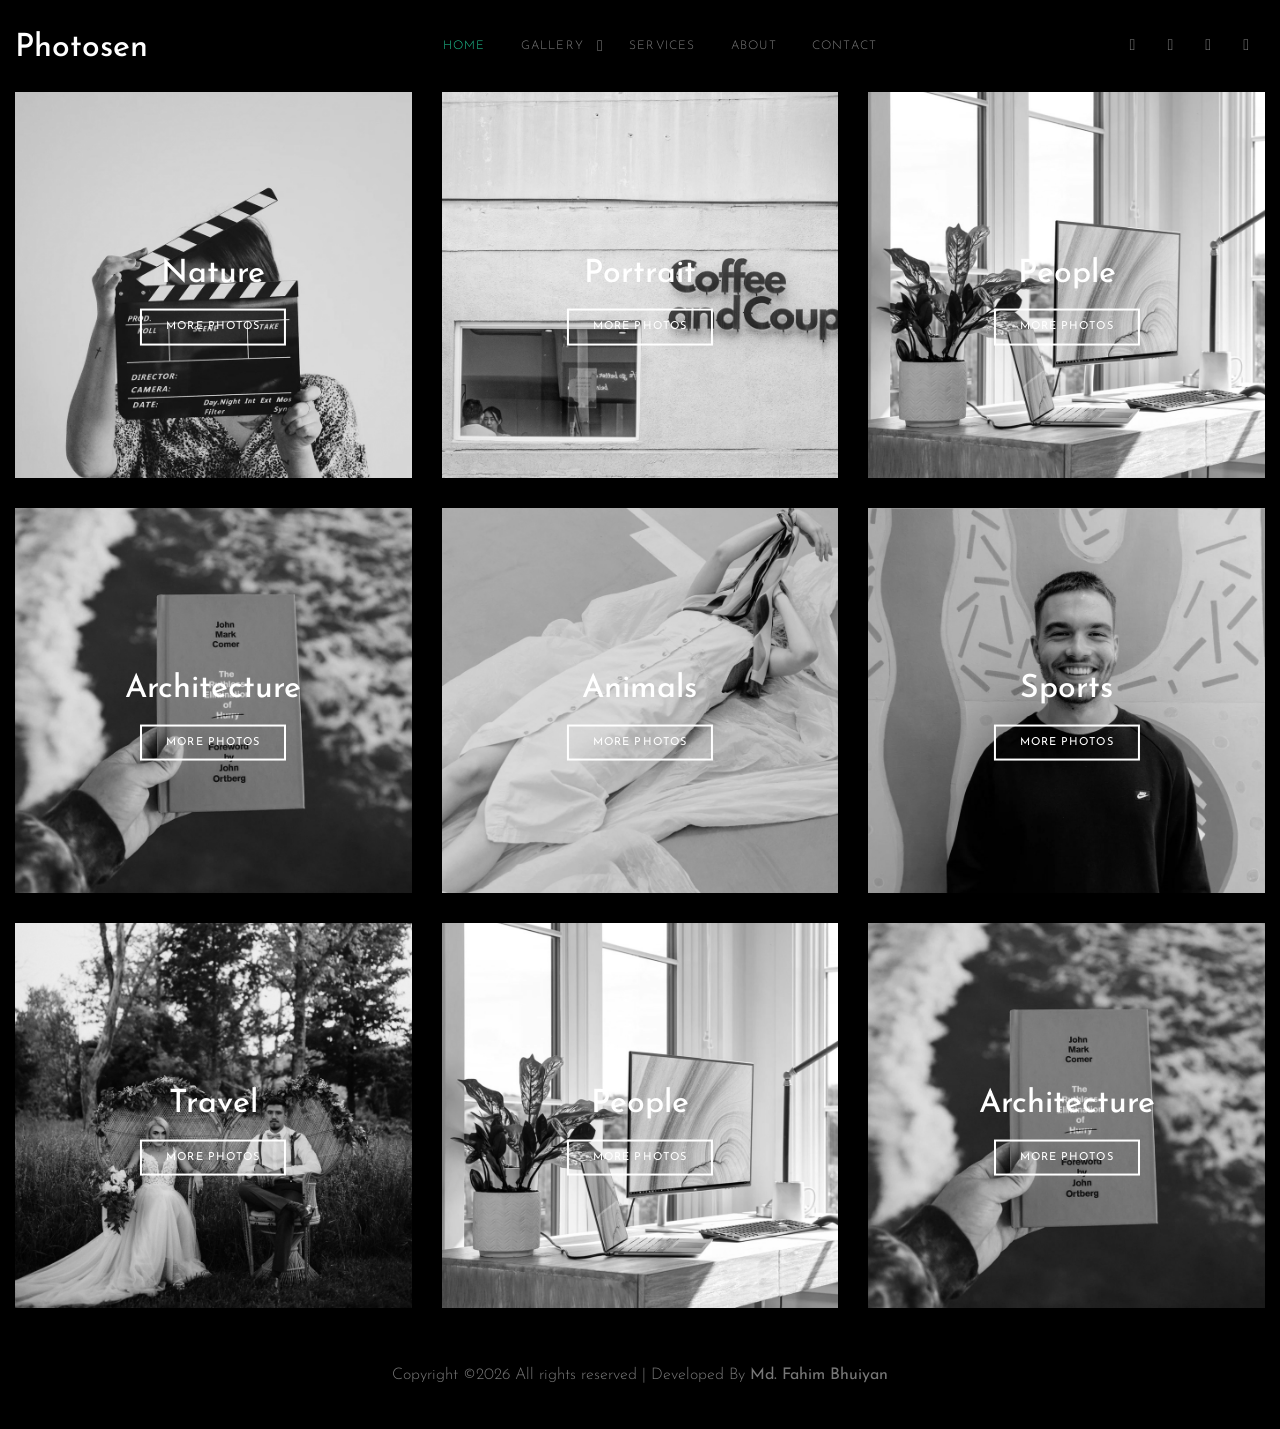
==== index.html @ 78e6bfe5 "first commit" ====
<!DOCTYPE html>
<html lang="en">
<head>
<title>Photosen &mdash; Colorlib Website Template</title>
<meta charset="utf-8">
<meta name="viewport" content="width=device-width, initial-scale=1, shrink-to-fit=no">
<link href="https://fonts.googleapis.com/css2?family=Josefin+Sans:wght@400;700&family=Roboto+Mono:wght@400;700&display=swap" rel="stylesheet">
<link rel="stylesheet" href="fonts/icomoon/style.css">
<link rel="stylesheet" href="css/bootstrap.min.css">
<link rel="stylesheet" href="css/magnific-popup.css">
<link rel="stylesheet" href="css/jquery-ui.css">
<link rel="stylesheet" href="css/owl.carousel.min.css">
<link rel="stylesheet" href="css/owl.theme.default.min.css">
<link rel="stylesheet" href="css/lightgallery.min.css">
<link rel="stylesheet" href="css/bootstrap-datepicker.css">
<link rel="stylesheet" href="fonts/flaticon/font/flaticon.css">
<link rel="stylesheet" href="css/swiper.css">
<link rel="stylesheet" href="css/aos.css">
<link rel="stylesheet" href="css/style.css">
</head>
<body>
<div class="site-wrap">
<div class="site-mobile-menu">
<div class="site-mobile-menu-header">
<div class="site-mobile-menu-close mt-3">
<span class="icon-close2 js-menu-toggle"></span>
</div>
</div>
<div class="site-mobile-menu-body"></div>
</div>
<header class="site-navbar py-3" role="banner">
<div class="container-fluid">
<div class="row align-items-center">
<div class="col-6 col-xl-2" data-aos="fade-down">
<h1 class="mb-0"><a href="index.html" class="text-white h2 mb-0">Photosen</a></h1>
</div>
<div class="col-10 col-md-8 d-none d-xl-block" data-aos="fade-down">
<nav class="site-navigation position-relative text-right text-lg-center" role="navigation">
<ul class="site-menu js-clone-nav mx-auto d-none d-lg-block">
<li class="active"><a href="index.html">Home</a></li>
<li class="has-children">
<a href="single.html">Gallery</a>
<ul class="dropdown">
<li><a href="#">Nature</a></li>
<li><a href="#">Portrait</a></li>
<li><a href="#">People</a></li>
<li><a href="#">Architecture</a></li>
<li><a href="#">Animals</a></li>
<li><a href="#">Sports</a></li>
<li><a href="#">Travel</a></li>
<li class="has-children">
<a href="#">Sub Menu</a>
<ul class="dropdown">
<li><a href="#">Menu One</a></li>
<li><a href="#">Menu Two</a></li>
<li><a href="#">Menu Three</a></li>
</ul>
</li>
</ul>
</li>
<li><a href="services.html">Services</a></li>
<li><a href="about.html">About</a></li>
<li><a href="contact.html">Contact</a></li>
</ul>
</nav>
</div>
<div class="col-6 col-xl-2 text-right" data-aos="fade-down">
<div class="d-none d-xl-inline-block">
<ul class="site-menu js-clone-nav ml-auto list-unstyled d-flex text-right mb-0" data-class="social">
<li>
<a href="#" class="pl-0 pr-3"><span class="icon-facebook"></span></a>
</li>
<li>
<a href="#" class="pl-3 pr-3"><span class="icon-twitter"></span></a>
</li>
<li>
<a href="#" class="pl-3 pr-3"><span class="icon-instagram"></span></a>
</li>
<li>
<a href="#" class="pl-3 pr-3"><span class="icon-youtube-play"></span></a>
</li>
</ul>
</div>
<div class="d-inline-block d-xl-none ml-md-0 mr-auto py-3" style="position: relative; top: 3px;"><a href="#" class="site-menu-toggle js-menu-toggle text-black"><span class="icon-menu h3"></span></a></div>
</div>
</div>
</div>
</header>
<div class="container-fluid" data-aos="fade" data-aos-delay="500">
<div class="row">
<div class="col-lg-4">
<div class="image-wrap-2">
<div class="image-info">
<h2 class="mb-3">Nature</h2>
<a href="single.html" class="btn btn-outline-white py-2 px-4">More Photos</a>
</div>
<img src="images/img_1.jpg" alt="Image" class="img-fluid">
</div>
</div>
<div class="col-lg-4">
<div class="image-wrap-2">
<div class="image-info">
<h2 class="mb-3">Portrait</h2>
<a href="single.html" class="btn btn-outline-white py-2 px-4">More Photos</a>
</div>
<img src="images/img_2.jpg" alt="Image" class="img-fluid">
</div>
</div>
<div class="col-lg-4">
<div class="image-wrap-2">
<div class="image-info">
<h2 class="mb-3">People</h2>
<a href="single.html" class="btn btn-outline-white py-2 px-4">More Photos</a>
</div>
<img src="images/img_3.jpg" alt="Image" class="img-fluid">
</div>
</div>
<div class="col-lg-4">
<div class="image-wrap-2">
<div class="image-info">
<h2 class="mb-3">Architecture</h2>
<a href="single.html" class="btn btn-outline-white py-2 px-4">More Photos</a>
</div>
<img src="images/img_4.jpg" alt="Image" class="img-fluid">
</div>
</div>
<div class="col-lg-4">
<div class="image-wrap-2">
<div class="image-info">
<h2 class="mb-3">Animals</h2>
<a href="single.html" class="btn btn-outline-white py-2 px-4">More Photos</a>
</div>
<img src="images/img_5.jpg" alt="Image" class="img-fluid">
</div>
</div>
<div class="col-lg-4">
<div class="image-wrap-2">
<div class="image-info">
<h2 class="mb-3">Sports</h2>
<a href="single.html" class="btn btn-outline-white py-2 px-4">More Photos</a>
</div>
<img src="images/img_6.jpg" alt="Image" class="img-fluid">
</div>
</div>
<div class="col-lg-4">
<div class="image-wrap-2">
<div class="image-info">
<h2 class="mb-3">Travel</h2>
<a href="single.html" class="btn btn-outline-white py-2 px-4">More Photos</a>
</div>
<img src="images/img_7.jpg" alt="Image" class="img-fluid">
</div>
</div>
<div class="col-lg-4">
<div class="image-wrap-2">
<div class="image-info">
<h2 class="mb-3">People</h2>
<a href="single.html" class="btn btn-outline-white py-2 px-4">More Photos</a>
</div>
<img src="images/img_3.jpg" alt="Image" class="img-fluid">
</div>
</div>
<div class="col-lg-4">
<div class="image-wrap-2">
<div class="image-info">
<h2 class="mb-3">Architecture</h2>
<a href="single.html" class="btn btn-outline-white py-2 px-4">More Photos</a>
</div>
<img src="images/img_4.jpg" alt="Image" class="img-fluid">
</div>
</div>
</div>
</div>
<div class="footer py-4">
<div class="container-fluid text-center">
<p>

Copyright &copy;<script data-cfasync="false" src="/cdn-cgi/scripts/5c5dd728/cloudflare-static/email-decode.min.js"></script><script>document.write(new Date().getFullYear());</script> All rights reserved | Developed By <b>Md. Fahim Bhuiyan</b>

</p>
</div>
</div>
</div>
<script src="js/jquery-3.3.1.min.js"></script>
<script src="js/jquery-migrate-3.0.1.min.js"></script>
<script src="js/jquery-ui.js"></script>
<script src="js/popper.min.js"></script>
<script src="js/bootstrap.min.js"></script>
<script src="js/owl.carousel.min.js"></script>
<script src="js/jquery.stellar.min.js"></script>
<script src="js/jquery.countdown.min.js"></script>
<script src="js/jquery.magnific-popup.min.js"></script>
<script src="js/bootstrap-datepicker.min.js"></script>
<script src="js/swiper.min.js"></script>
<script src="js/aos.js"></script>
<script src="js/picturefill.min.js"></script>
<script src="js/lightgallery-all.min.js"></script>
<script src="js/jquery.mousewheel.min.js"></script>
<script src="js/main.js"></script>
<script>
    $(document).ready(function(){
      $('#lightgallery').lightGallery();
    });
  </script>

<script async src="https://www.googletagmanager.com/gtag/js?id=UA-23581568-13"></script>
<script>
    window.dataLayer = window.dataLayer || [];
    function gtag(){dataLayer.push(arguments);}
    gtag('js', new Date());

    gtag('config', 'UA-23581568-13');
  </script>
<script defer src="https://static.cloudflareinsights.com/beacon.min.js/v8b253dfea2ab4077af8c6f58422dfbfd1689876627854" integrity="sha512-bjgnUKX4azu3dLTVtie9u6TKqgx29RBwfj3QXYt5EKfWM/9hPSAI/4qcV5NACjwAo8UtTeWefx6Zq5PHcMm7Tg==" data-cf-beacon='{"rayId":"8081cf8c3cb5ba55","version":"2023.8.0","b":1,"token":"cd0b4b3a733644fc843ef0b185f98241","si":100}' crossorigin="anonymous"></script>
</body>
</html>
---- fonts/icomoon/style.css ----
@font-face {
  font-family: 'icomoon';
  src:  url('fonts/icomoon.eot?10si43');
  src:  url('fonts/icomoon.eot?10si43#iefix') format('embedded-opentype'),
    url('fonts/icomoon.ttf?10si43') format('truetype'),
    url('fonts/icomoon.woff?10si43') format('woff'),
    url('fonts/icomoon.svg?10si43#icomoon') format('svg');
  font-weight: normal;
  font-style: normal;
}

[class^="icon-"], [class*=" icon-"] {
  /* use !important to prevent issues with browser extensions that change fonts */
  font-family: 'icomoon' !important;
  speak: none;
  font-style: normal;
  font-weight: normal;
  font-variant: normal;
  text-transform: none;
  line-height: 1;

  /* Better Font Rendering =========== */
  -webkit-font-smoothing: antialiased;
  -moz-osx-font-smoothing: grayscale;
}

.icon-asterisk:before {
  content: "\f069";
}
.icon-plus:before {
  content: "\f067";
}
.icon-question:before {
  content: "\f128";
}
.icon-minus:before {
  content: "\f068";
}
.icon-glass:before {
  content: "\f000";
}
.icon-music:before {
  content: "\f001";
}
.icon-search:before {
  content: "\f002";
}
.icon-envelope-o:before {
  content: "\f003";
}
.icon-heart:before {
  content: "\f004";
}
.icon-star:before {
  content: "\f005";
}
.icon-star-o:before {
  content: "\f006";
}
.icon-user:before {
  content: "\f007";
}
.icon-film:before {
  content: "\f008";
}
.icon-th-large:before {
  content: "\f009";
}
.icon-th:before {
  content: "\f00a";
}
.icon-th-list:before {
  content: "\f00b";
}
.icon-check:before {
  content: "\f00c";
}
.icon-close:before {
  content: "\f00d";
}
.icon-remove:before {
  content: "\f00d";
}
.icon-times:before {
  content: "\f00d";
}
.icon-search-plus:before {
  content: "\f00e";
}
.icon-search-minus:before {
  content: "\f010";
}
.icon-power-off:before {
  content: "\f011";
}
.icon-signal:before {
  content: "\f012";
}
.icon-cog:before {
  content: "\f013";
}
.icon-gear:before {
  content: "\f013";
}
.icon-trash-o:before {
  content: "\f014";
}
.icon-home:before {
  content: "\f015";
}
.icon-file-o:before {
  content: "\f016";
}
.icon-clock-o:before {
  content: "\f017";
}
.icon-road:before {
  content: "\f018";
}
.icon-download:before {
  content: "\f019";
}
.icon-arrow-circle-o-down:before {
  content: "\f01a";
}
.icon-arrow-circle-o-up:before {
  content: "\f01b";
}
.icon-inbox:before {
  content: "\f01c";
}
.icon-play-circle-o:before {
  content: "\f01d";
}
.icon-repeat:before {
  content: "\f01e";
}
.icon-rotate-right:before {
  content: "\f01e";
}
.icon-refresh:before {
  content: "\f021";
}
.icon-list-alt:before {
  content: "\f022";
}
.icon-lock:before {
  content: "\f023";
}
.icon-flag:before {
  content: "\f024";
}
.icon-headphones:before {
  content: "\f025";
}
.icon-volume-off:before {
  content: "\f026";
}
.icon-volume-down:before {
  content: "\f027";
}
.icon-volume-up:before {
  content: "\f028";
}
.icon-qrcode:before {
  content: "\f029";
}
.icon-barcode:before {
  content: "\f02a";
}
.icon-tag:before {
  content: "\f02b";
}
.icon-tags:before {
  content: "\f02c";
}
.icon-book:before {
  content: "\f02d";
}
.icon-bookmark:before {
  content: "\f02e";
}
.icon-print:before {
  content: "\f02f";
}
.icon-camera:before {
  content: "\f030";
}
.icon-font:before {
  content: "\f031";
}
.icon-bold:before {
  content: "\f032";
}
.icon-italic:before {
  content: "\f033";
}
.icon-text-height:before {
  content: "\f034";
}
.icon-text-width:before {
  content: "\f035";
}
.icon-align-left:before {
  content: "\f036";
}
.icon-align-center:before {
  content: "\f037";
}
.icon-align-right:before {
  content: "\f038";
}
.icon-align-justify:before {
  content: "\f039";
}
.icon-list:before {
  content: "\f03a";
}
.icon-dedent:before {
  content: "\f03b";
}
.icon-outdent:before {
  content: "\f03b";
}
.icon-indent:before {
  content: "\f03c";
}
.icon-video-camera:before {
  content: "\f03d";
}
.icon-image:before {
  content: "\f03e";
}
.icon-photo:before {
  content: "\f03e";
}
.icon-picture-o:before {
  content: "\f03e";
}
.icon-pencil:before {
  content: "\f040";
}
.icon-map-marker:before {
  content: "\f041";
}
.icon-adjust:before {
  content: "\f042";
}
.icon-tint:before {
  content: "\f043";
}
.icon-edit:before {
  content: "\f044";
}
.icon-pencil-square-o:before {
  content: "\f044";
}
.icon-share-square-o:before {
  content: "\f045";
}
.icon-check-square-o:before {
  content: "\f046";
}
.icon-arrows:before {
  content: "\f047";
}
.icon-step-backward:before {
  content: "\f048";
}
.icon-fast-backward:before {
  content: "\f049";
}
.icon-backward:before {
  content: "\f04a";
}
.icon-play:before {
  content: "\f04b";
}
.icon-pause:before {
  content: "\f04c";
}
.icon-stop:before {
  content: "\f04d";
}
.icon-forward:before {
  content: "\f04e";
}
.icon-fast-forward:before {
  content: "\f050";
}
.icon-step-forward:before {
  content: "\f051";
}
.icon-eject:before {
  content: "\f052";
}
.icon-chevron-left:before {
  content: "\f053";
}
.icon-chevron-right:before {
  content: "\f054";
}
.icon-plus-circle:before {
  content: "\f055";
}
.icon-minus-circle:before {
  content: "\f056";
}
.icon-times-circle:before {
  content: "\f057";
}
.icon-check-circle:before {
  content: "\f058";
}
.icon-question-circle:before {
  content: "\f059";
}
.icon-info-circle:before {
  content: "\f05a";
}
.icon-crosshairs:before {
  content: "\f05b";
}
.icon-times-circle-o:before {
  content: "\f05c";
}
.icon-check-circle-o:before {
  content: "\f05d";
}
.icon-ban:before {
  content: "\f05e";
}
.icon-arrow-left:before {
  content: "\f060";
}
.icon-arrow-right:before {
  content: "\f061";
}
.icon-arrow-up:before {
  content: "\f062";
}
.icon-arrow-down:before {
  content: "\f063";
}
.icon-mail-forward:before {
  content: "\f064";
}
.icon-share:before {
  content: "\f064";
}
.icon-expand:before {
  content: "\f065";
}
.icon-compress:before {
  content: "\f066";
}
.icon-exclamation-circle:before {
  content: "\f06a";
}
.icon-gift:before {
  content: "\f06b";
}
.icon-leaf:before {
  content: "\f06c";
}
.icon-fire:before {
  content: "\f06d";
}
.icon-eye:before {
  content: "\f06e";
}
.icon-eye-slash:before {
  content: "\f070";
}
.icon-exclamation-triangle:before {
  content: "\f071";
}
.icon-warning:before {
  content: "\f071";
}
.icon-plane:before {
  content: "\f072";
}
.icon-calendar:before {
  content: "\f073";
}
.icon-random:before {
  content: "\f074";
}
.icon-comment:before {
  content: "\f075";
}
.icon-magnet:before {
  content: "\f076";
}
.icon-chevron-up:before {
  content: "\f077";
}
.icon-chevron-down:before {
  content: "\f078";
}
.icon-retweet:before {
  content: "\f079";
}
.icon-shopping-cart:before {
  content: "\f07a";
}
.icon-folder:before {
  content: "\f07b";
}
.icon-folder-open:before {
  content: "\f07c";
}
.icon-arrows-v:before {
  content: "\f07d";
}
.icon-arrows-h:before {
  content: "\f07e";
}
.icon-bar-chart:before {
  content: "\f080";
}
.icon-bar-chart-o:before {
  content: "\f080";
}
.icon-twitter-square:before {
  content: "\f081";
}
.icon-facebook-square:before {
  content: "\f082";
}
.icon-camera-retro:before {
  content: "\f083";
}
.icon-key:before {
  content: "\f084";
}
.icon-cogs:before {
  content: "\f085";
}
.icon-gears:before {
  content: "\f085";
}
.icon-comments:before {
  content: "\f086";
}
.icon-thumbs-o-up:before {
  content: "\f087";
}
.icon-thumbs-o-down:before {
  content: "\f088";
}
.icon-star-half:before {
  content: "\f089";
}
.icon-heart-o:before {
  content: "\f08a";
}
.icon-sign-out:before {
  content: "\f08b";
}
.icon-linkedin-square:before {
  content: "\f08c";
}
.icon-thumb-tack:before {
  content: "\f08d";
}
.icon-external-link:before {
  content: "\f08e";
}
.icon-sign-in:before {
  content: "\f090";
}
.icon-trophy:before {
  content: "\f091";
}
.icon-github-square:before {
  content: "\f092";
}
.icon-upload:before {
  content: "\f093";
}
.icon-lemon-o:before {
  content: "\f094";
}
.icon-phone:before {
  content: "\f095";
}
.icon-square-o:before {
  content: "\f096";
}
.icon-bookmark-o:before {
  content: "\f097";
}
.icon-phone-square:before {
  content: "\f098";
}
.icon-twitter:before {
  content: "\f099";
}
.icon-facebook:before {
  content: "\f09a";
}
.icon-facebook-f:before {
  content: "\f09a";
}
.icon-github:before {
  content: "\f09b";
}
.icon-unlock:before {
  content: "\f09c";
}
.icon-credit-card:before {
  content: "\f09d";
}
.icon-feed:before {
  content: "\f09e";
}
.icon-rss:before {
  content: "\f09e";
}
.icon-hdd-o:before {
  content: "\f0a0";
}
.icon-bullhorn:before {
  content: "\f0a1";
}
.icon-bell-o:before {
  content: "\f0a2";
}
.icon-certificate:before {
  content: "\f0a3";
}
.icon-hand-o-right:before {
  content: "\f0a4";
}
.icon-hand-o-left:before {
  content: "\f0a5";
}
.icon-hand-o-up:before {
  content: "\f0a6";
}
.icon-hand-o-down:before {
  content: "\f0a7";
}
.icon-arrow-circle-left:before {
  content: "\f0a8";
}
.icon-arrow-circle-right:before {
  content: "\f0a9";
}
.icon-arrow-circle-up:before {
  content: "\f0aa";
}
.icon-arrow-circle-down:before {
  content: "\f0ab";
}
.icon-globe:before {
  content: "\f0ac";
}
.icon-wrench:before {
  content: "\f0ad";
}
.icon-tasks:before {
  content: "\f0ae";
}
.icon-filter:before {
  content: "\f0b0";
}
.icon-briefcase:before {
  content: "\f0b1";
}
.icon-arrows-alt:before {
  content: "\f0b2";
}
.icon-group:before {
  content: "\f0c0";
}
.icon-users:before {
  content: "\f0c0";
}
.icon-chain:before {
  content: "\f0c1";
}
.icon-link:before {
  content: "\f0c1";
}
.icon-cloud:before {
  content: "\f0c2";
}
.icon-flask:before {
  content: "\f0c3";
}
.icon-cut:before {
  content: "\f0c4";
}
.icon-scissors:before {
  content: "\f0c4";
}
.icon-copy:before {
  content: "\f0c5";
}
.icon-files-o:before {
  content: "\f0c5";
}
.icon-paperclip:before {
  content: "\f0c6";
}
.icon-floppy-o:before {
  content: "\f0c7";
}
.icon-save:before {
  content: "\f0c7";
}
.icon-square:before {
  content: "\f0c8";
}
.icon-bars:before {
  content: "\f0c9";
}
.icon-navicon:before {
  content: "\f0c9";
}
.icon-reorder:before {
  content: "\f0c9";
}
.icon-list-ul:before {
  content: "\f0ca";
}
.icon-list-ol:before {
  content: "\f0cb";
}
.icon-strikethrough:before {
  content: "\f0cc";
}
.icon-underline:before {
  content: "\f0cd";
}
.icon-table:before {
  content: "\f0ce";
}
.icon-magic:before {
  content: "\f0d0";
}
.icon-truck:before {
  content: "\f0d1";
}
.icon-pinterest:before {
  content: "\f0d2";
}
.icon-pinterest-square:before {
  content: "\f0d3";
}
.icon-google-plus-square:before {
  content: "\f0d4";
}
.icon-google-plus:before {
  content: "\f0d5";
}
.icon-money:before {
  content: "\f0d6";
}
.icon-caret-down:before {
  content: "\f0d7";
}
.icon-caret-up:before {
  content: "\f0d8";
}
.icon-caret-left:before {
  content: "\f0d9";
}
.icon-caret-right:before {
  content: "\f0da";
}
.icon-columns:before {
  content: "\f0db";
}
.icon-sort:before {
  content: "\f0dc";
}
.icon-unsorted:before {
  content: "\f0dc";
}
.icon-sort-desc:before {
  content: "\f0dd";
}
.icon-sort-down:before {
  content: "\f0dd";
}
.icon-sort-asc:before {
  content: "\f0de";
}
.icon-sort-up:before {
  content: "\f0de";
}
.icon-envelope:before {
  content: "\f0e0";
}
.icon-linkedin:before {
  content: "\f0e1";
}
.icon-rotate-left:before {
  content: "\f0e2";
}
.icon-undo:before {
  content: "\f0e2";
}
.icon-gavel:before {
  content: "\f0e3";
}
.icon-legal:before {
  content: "\f0e3";
}
.icon-dashboard:before {
  content: "\f0e4";
}
.icon-tachometer:before {
  content: "\f0e4";
}
.icon-comment-o:before {
  content: "\f0e5";
}
.icon-comments-o:before {
  content: "\f0e6";
}
.icon-bolt:before {
  content: "\f0e7";
}
.icon-flash:before {
  content: "\f0e7";
}
.icon-sitemap:before {
  content: "\f0e8";
}
.icon-umbrella:before {
  content: "\f0e9";
}
.icon-clipboard:before {
  content: "\f0ea";
}
.icon-paste:before {
  content: "\f0ea";
}
.icon-lightbulb-o:before {
  content: "\f0eb";
}
.icon-exchange:before {
  content: "\f0ec";
}
.icon-cloud-download:before {
  content: "\f0ed";
}
.icon-cloud-upload:before {
  content: "\f0ee";
}
.icon-user-md:before {
  content: "\f0f0";
}
.icon-stethoscope:before {
  content: "\f0f1";
}
.icon-suitcase:before {
  content: "\f0f2";
}
.icon-bell:before {
  content: "\f0f3";
}
.icon-coffee:before {
  content: "\f0f4";
}
.icon-cutlery:before {
  content: "\f0f5";
}
.icon-file-text-o:before {
  content: "\f0f6";
}
.icon-building-o:before {
  content: "\f0f7";
}
.icon-hospital-o:before {
  content: "\f0f8";
}
.icon-ambulance:before {
  content: "\f0f9";
}
.icon-medkit:before {
  content: "\f0fa";
}
.icon-fighter-jet:before {
  content: "\f0fb";
}
.icon-beer:before {
  content: "\f0fc";
}
.icon-h-square:before {
  content: "\f0fd";
}
.icon-plus-square:before {
  content: "\f0fe";
}
.icon-angle-double-left:before {
  content: "\f100";
}
.icon-angle-double-right:before {
  content: "\f101";
}
.icon-angle-double-up:before {
  content: "\f102";
}
.icon-angle-double-down:before {
  content: "\f103";
}
.icon-angle-left:before {
  content: "\f104";
}
.icon-angle-right:before {
  content: "\f105";
}
.icon-angle-up:before {
  content: "\f106";
}
.icon-angle-down:before {
  content: "\f107";
}
.icon-desktop:before {
  content: "\f108";
}
.icon-laptop:before {
  content: "\f109";
}
.icon-tablet:before {
  content: "\f10a";
}
.icon-mobile:before {
  content: "\f10b";
}
.icon-mobile-phone:before {
  content: "\f10b";
}
.icon-circle-o:before {
  content: "\f10c";
}
.icon-quote-left:before {
  content: "\f10d";
}
.icon-quote-right:before {
  content: "\f10e";
}
.icon-spinner:before {
  content: "\f110";
}
.icon-circle:before {
  content: "\f111";
}
.icon-mail-reply:before {
  content: "\f112";
}
.icon-reply:before {
  content: "\f112";
}
.icon-github-alt:before {
  content: "\f113";
}
.icon-folder-o:before {
  content: "\f114";
}
.icon-folder-open-o:before {
  content: "\f115";
}
.icon-smile-o:before {
  content: "\f118";
}
.icon-frown-o:before {
  content: "\f119";
}
.icon-meh-o:before {
  content: "\f11a";
}
.icon-gamepad:before {
  content: "\f11b";
}
.icon-keyboard-o:before {
  content: "\f11c";
}
.icon-flag-o:before {
  content: "\f11d";
}
.icon-flag-checkered:before {
  content: "\f11e";
}
.icon-terminal:before {
  content: "\f120";
}
.icon-code:before {
  content: "\f121";
}
.icon-mail-reply-all:before {
  content: "\f122";
}
.icon-reply-all:before {
  content: "\f122";
}
.icon-star-half-empty:before {
  content: "\f123";
}
.icon-star-half-full:before {
  content: "\f123";
}
.icon-star-half-o:before {
  content: "\f123";
}
.icon-location-arrow:before {
  content: "\f124";
}
.icon-crop:before {
  content: "\f125";
}
.icon-code-fork:before {
  content: "\f126";
}
.icon-chain-broken:before {
  content: "\f127";
}
.icon-unlink:before {
  content: "\f127";
}
.icon-info:before {
  content: "\f129";
}
.icon-exclamation:before {
  content: "\f12a";
}
.icon-superscript:before {
  content: "\f12b";
}
.icon-subscript:before {
  content: "\f12c";
}
.icon-eraser:before {
  content: "\f12d";
}
.icon-puzzle-piece:before {
  content: "\f12e";
}
.icon-microphone:before {
  content: "\f130";
}
.icon-microphone-slash:before {
  content: "\f131";
}
.icon-shield:before {
  content: "\f132";
}
.icon-calendar-o:before {
  content: "\f133";
}
.icon-fire-extinguisher:before {
  content: "\f134";
}
.icon-rocket:before {
  content: "\f135";
}
.icon-maxcdn:before {
  content: "\f136";
}
.icon-chevron-circle-left:before {
  content: "\f137";
}
.icon-chevron-circle-right:before {
  content: "\f138";
}
.icon-chevron-circle-up:before {
  content: "\f139";
}
.icon-chevron-circle-down:before {
  content: "\f13a";
}
.icon-html5:before {
  content: "\f13b";
}
.icon-css3:before {
  content: "\f13c";
}
.icon-anchor:before {
  content: "\f13d";
}
.icon-unlock-alt:before {
  content: "\f13e";
}
.icon-bullseye:before {
  content: "\f140";
}
.icon-ellipsis-h:before {
  content: "\f141";
}
.icon-ellipsis-v:before {
  content: "\f142";
}
.icon-rss-square:before {
  content: "\f143";
}
.icon-play-circle:before {
  content: "\f144";
}
.icon-ticket:before {
  content: "\f145";
}
.icon-minus-square:before {
  content: "\f146";
}
.icon-minus-square-o:before {
  content: "\f147";
}
.icon-level-up:before {
  content: "\f148";
}
.icon-level-down:before {
  content: "\f149";
}
.icon-check-square:before {
  content: "\f14a";
}
.icon-pencil-square:before {
  content: "\f14b";
}
.icon-external-link-square:before {
  content: "\f14c";
}
.icon-share-square:before {
  content: "\f14d";
}
.icon-compass:before {
  content: "\f14e";
}
.icon-caret-square-o-down:before {
  content: "\f150";
}
.icon-toggle-down:before {
  content: "\f150";
}
.icon-caret-square-o-up:before {
  content: "\f151";
}
.icon-toggle-up:before {
  content: "\f151";
}
.icon-caret-square-o-right:before {
  content: "\f152";
}
.icon-toggle-right:before {
  content: "\f152";
}
.icon-eur:before {
  content: "\f153";
}
.icon-euro:before {
  content: "\f153";
}
.icon-gbp:before {
  content: "\f154";
}
.icon-dollar:before {
  content: "\f155";
}
.icon-usd:before {
  content: "\f155";
}
.icon-inr:before {
  content: "\f156";
}
.icon-rupee:before {
  content: "\f156";
}
.icon-cny:before {
  content: "\f157";
}
.icon-jpy:before {
  content: "\f157";
}
.icon-rmb:before {
  content: "\f157";
}
.icon-yen:before {
  content: "\f157";
}
.icon-rouble:before {
  content: "\f158";
}
.icon-rub:before {
  content: "\f158";
}
.icon-ruble:before {
  content: "\f158";
}
.icon-krw:before {
  content: "\f159";
}
.icon-won:before {
  content: "\f159";
}
.icon-bitcoin:before {
  content: "\f15a";
}
.icon-btc:before {
  content: "\f15a";
}
.icon-file:before {
  content: "\f15b";
}
.icon-file-text:before {
  content: "\f15c";
}
.icon-sort-alpha-asc:before {
  content: "\f15d";
}
.icon-sort-alpha-desc:before {
  content: "\f15e";
}
.icon-sort-amount-asc:before {
  content: "\f160";
}
.icon-sort-amount-desc:before {
  content: "\f161";
}
.icon-sort-numeric-asc:before {
  content: "\f162";
}
.icon-sort-numeric-desc:before {
  content: "\f163";
}
.icon-thumbs-up:before {
  content: "\f164";
}
.icon-thumbs-down:before {
  content: "\f165";
}
.icon-youtube-square:before {
  content: "\f166";
}
.icon-youtube:before {
  content: "\f167";
}
.icon-xing:before {
  content: "\f168";
}
.icon-xing-square:before {
  content: "\f169";
}
.icon-youtube-play:before {
  content: "\f16a";
}
.icon-dropbox:before {
  content: "\f16b";
}
.icon-stack-overflow:before {
  content: "\f16c";
}
.icon-instagram:before {
  content: "\f16d";
}
.icon-flickr:before {
  content: "\f16e";
}
.icon-adn:before {
  content: "\f170";
}
.icon-bitbucket:before {
  content: "\f171";
}
.icon-bitbucket-square:before {
  content: "\f172";
}
.icon-tumblr:before {
  content: "\f173";
}
.icon-tumblr-square:before {
  content: "\f174";
}
.icon-long-arrow-down:before {
  content: "\f175";
}
.icon-long-arrow-up:before {
  content: "\f176";
}
.icon-long-arrow-left:before {
  content: "\f177";
}
.icon-long-arrow-right:before {
  content: "\f178";
}
.icon-apple:before {
  content: "\f179";
}
.icon-windows:before {
  content: "\f17a";
}
.icon-android:before {
  content: "\f17b";
}
.icon-linux:before {
  content: "\f17c";
}
.icon-dribbble:before {
  content: "\f17d";
}
.icon-skype:before {
  content: "\f17e";
}
.icon-foursquare:before {
  content: "\f180";
}
.icon-trello:before {
  content: "\f181";
}
.icon-female:before {
  content: "\f182";
}
.icon-male:before {
  content: "\f183";
}
.icon-gittip:before {
  content: "\f184";
}
.icon-gratipay:before {
  content: "\f184";
}
.icon-sun-o:before {
  content: "\f185";
}
.icon-moon-o:before {
  content: "\f186";
}
.icon-archive:before {
  content: "\f187";
}
.icon-bug:before {
  content: "\f188";
}
.icon-vk:before {
  content: "\f189";
}
.icon-weibo:before {
  content: "\f18a";
}
.icon-renren:before {
  content: "\f18b";
}
.icon-pagelines:before {
  content: "\f18c";
}
.icon-stack-exchange:before {
  content: "\f18d";
}
.icon-arrow-circle-o-right:before {
  content: "\f18e";
}
.icon-arrow-circle-o-left:before {
  content: "\f190";
}
.icon-caret-square-o-left:before {
  content: "\f191";
}
.icon-toggle-left:before {
  content: "\f191";
}
.icon-dot-circle-o:before {
  content: "\f192";
}
.icon-wheelchair:before {
  content: "\f193";
}
.icon-vimeo-square:before {
  content: "\f194";
}
.icon-try:before {
  content: "\f195";
}
.icon-turkish-lira:before {
  content: "\f195";
}
.icon-plus-square-o:before {
  content: "\f196";
}
.icon-space-shuttle:before {
  content: "\f197";
}
.icon-slack:before {
  content: "\f198";
}
.icon-envelope-square:before {
  content: "\f199";
}
.icon-wordpress:before {
  content: "\f19a";
}
.icon-openid:before {
  content: "\f19b";
}
.icon-bank:before {
  content: "\f19c";
}
.icon-institution:before {
  content: "\f19c";
}
.icon-university:before {
  content: "\f19c";
}
.icon-graduation-cap:before {
  content: "\f19d";
}
.icon-mortar-board:before {
  content: "\f19d";
}
.icon-yahoo:before {
  content: "\f19e";
}
.icon-google:before {
  content: "\f1a0";
}
.icon-reddit:before {
  content: "\f1a1";
}
.icon-reddit-square:before {
  content: "\f1a2";
}
.icon-stumbleupon-circle:before {
  content: "\f1a3";
}
.icon-stumbleupon:before {
  content: "\f1a4";
}
.icon-delicious:before {
  content: "\f1a5";
}
.icon-digg:before {
  content: "\f1a6";
}
.icon-pied-piper-pp:before {
  content: "\f1a7";
}
.icon-pied-piper-alt:before {
  content: "\f1a8";
}
.icon-drupal:before {
  content: "\f1a9";
}
.icon-joomla:before {
  content: "\f1aa";
}
.icon-language:before {
  content: "\f1ab";
}
.icon-fax:before {
  content: "\f1ac";
}
.icon-building:before {
  content: "\f1ad";
}
.icon-child:before {
  content: "\f1ae";
}
.icon-paw:before {
  content: "\f1b0";
}
.icon-spoon:before {
  content: "\f1b1";
}
.icon-cube:before {
  content: "\f1b2";
}
.icon-cubes:before {
  content: "\f1b3";
}
.icon-behance:before {
  content: "\f1b4";
}
.icon-behance-square:before {
  content: "\f1b5";
}
.icon-steam:before {
  content: "\f1b6";
}
.icon-steam-square:before {
  content: "\f1b7";
}
.icon-recycle:before {
  content: "\f1b8";
}
.icon-automobile:before {
  content: "\f1b9";
}
.icon-car:before {
  content: "\f1b9";
}
.icon-cab:before {
  content: "\f1ba";
}
.icon-taxi:before {
  content: "\f1ba";
}
.icon-tree:before {
  content: "\f1bb";
}
.icon-spotify:before {
  content: "\f1bc";
}
.icon-deviantart:before {
  content: "\f1bd";
}
.icon-soundcloud:before {
  content: "\f1be";
}
.icon-database:before {
  content: "\f1c0";
}
.icon-file-pdf-o:before {
  content: "\f1c1";
}
.icon-file-word-o:before {
  content: "\f1c2";
}
.icon-file-excel-o:before {
  content: "\f1c3";
}
.icon-file-powerpoint-o:before {
  content: "\f1c4";
}
.icon-file-image-o:before {
  content: "\f1c5";
}
.icon-file-photo-o:before {
  content: "\f1c5";
}
.icon-file-picture-o:before {
  content: "\f1c5";
}
.icon-file-archive-o:before {
  content: "\f1c6";
}
.icon-file-zip-o:before {
  content: "\f1c6";
}
.icon-file-audio-o:before {
  content: "\f1c7";
}
.icon-file-sound-o:before {
  content: "\f1c7";
}
.icon-file-movie-o:before {
  content: "\f1c8";
}
.icon-file-video-o:before {
  content: "\f1c8";
}
.icon-file-code-o:before {
  content: "\f1c9";
}
.icon-vine:before {
  content: "\f1ca";
}
.icon-codepen:before {
  content: "\f1cb";
}
.icon-jsfiddle:before {
  content: "\f1cc";
}
.icon-life-bouy:before {
  content: "\f1cd";
}
.icon-life-buoy:before {
  content: "\f1cd";
}
.icon-life-ring:before {
  content: "\f1cd";
}
.icon-life-saver:before {
  content: "\f1cd";
}
.icon-support:before {
  content: "\f1cd";
}
.icon-circle-o-notch:before {
  content: "\f1ce";
}
.icon-ra:before {
  content: "\f1d0";
}
.icon-rebel:before {
  content: "\f1d0";
}
.icon-resistance:before {
  content: "\f1d0";
}
.icon-empire:before {
  content: "\f1d1";
}
.icon-ge:before {
  content: "\f1d1";
}
.icon-git-square:before {
  content: "\f1d2";
}
.icon-git:before {
  content: "\f1d3";
}
.icon-hacker-news:before {
  content: "\f1d4";
}
.icon-y-combinator-square:before {
  content: "\f1d4";
}
.icon-yc-square:before {
  content: "\f1d4";
}
.icon-tencent-weibo:before {
  content: "\f1d5";
}
.icon-qq:before {
  content: "\f1d6";
}
.icon-wechat:before {
  content: "\f1d7";
}
.icon-weixin:before {
  content: "\f1d7";
}
.icon-paper-plane:before {
  content: "\f1d8";
}
.icon-send:before {
  content: "\f1d8";
}
.icon-paper-plane-o:before {
  content: "\f1d9";
}
.icon-send-o:before {
  content: "\f1d9";
}
.icon-history:before {
  content: "\f1da";
}
.icon-circle-thin:before {
  content: "\f1db";
}
.icon-header:before {
  content: "\f1dc";
}
.icon-paragraph:before {
  content: "\f1dd";
}
.icon-sliders:before {
  content: "\f1de";
}
.icon-share-alt:before {
  content: "\f1e0";
}
.icon-share-alt-square:before {
  content: "\f1e1";
}
.icon-bomb:before {
  content: "\f1e2";
}
.icon-futbol-o:before {
  content: "\f1e3";
}
.icon-soccer-ball-o:before {
  content: "\f1e3";
}
.icon-tty:before {
  content: "\f1e4";
}
.icon-binoculars:before {
  content: "\f1e5";
}
.icon-plug:before {
  content: "\f1e6";
}
.icon-slideshare:before {
  content: "\f1e7";
}
.icon-twitch:before {
  content: "\f1e8";
}
.icon-yelp:before {
  content: "\f1e9";
}
.icon-newspaper-o:before {
  content: "\f1ea";
}
.icon-wifi:before {
  content: "\f1eb";
}
.icon-calculator:before {
  content: "\f1ec";
}
.icon-paypal:before {
  content: "\f1ed";
}
.icon-google-wallet:before {
  content: "\f1ee";
}
.icon-cc-visa:before {
  content: "\f1f0";
}
.icon-cc-mastercard:before {
  content: "\f1f1";
}
.icon-cc-discover:before {
  content: "\f1f2";
}
.icon-cc-amex:before {
  content: "\f1f3";
}
.icon-cc-paypal:before {
  content: "\f1f4";
}
.icon-cc-stripe:before {
  content: "\f1f5";
}
.icon-bell-slash:before {
  content: "\f1f6";
}
.icon-bell-slash-o:before {
  content: "\f1f7";
}
.icon-trash:before {
  content: "\f1f8";
}
.icon-copyright:before {
  content: "\f1f9";
}
.icon-at:before {
  content: "\f1fa";
}
.icon-eyedropper:before {
  content: "\f1fb";
}
.icon-paint-brush:before {
  content: "\f1fc";
}
.icon-birthday-cake:before {
  content: "\f1fd";
}
.icon-area-chart:before {
  content: "\f1fe";
}
.icon-pie-chart:before {
  content: "\f200";
}
.icon-line-chart:before {
  content: "\f201";
}
.icon-lastfm:before {
  content: "\f202";
}
.icon-lastfm-square:before {
  content: "\f203";
}
.icon-toggle-off:before {
  content: "\f204";
}
.icon-toggle-on:before {
  content: "\f205";
}
.icon-bicycle:before {
  content: "\f206";
}
.icon-bus:before {
  content: "\f207";
}
.icon-ioxhost:before {
  content: "\f208";
}
.icon-angellist:before {
  content: "\f209";
}
.icon-cc:before {
  content: "\f20a";
}
.icon-ils:before {
  content: "\f20b";
}
.icon-shekel:before {
  content: "\f20b";
}
.icon-sheqel:before {
  content: "\f20b";
}
.icon-meanpath:before {
  content: "\f20c";
}
.icon-buysellads:before {
  content: "\f20d";
}
.icon-connectdevelop:before {
  content: "\f20e";
}
.icon-dashcube:before {
  content: "\f210";
}
.icon-forumbee:before {
  content: "\f211";
}
.icon-leanpub:before {
  content: "\f212";
}
.icon-sellsy:before {
  content: "\f213";
}
.icon-shirtsinbulk:before {
  content: "\f214";
}
.icon-simplybuilt:before {
  content: "\f215";
}
.icon-skyatlas:before {
  content: "\f216";
}
.icon-cart-plus:before {
  content: "\f217";
}
.icon-cart-arrow-down:before {
  content: "\f218";
}
.icon-diamond:before {
  content: "\f219";
}
.icon-ship:before {
  content: "\f21a";
}
.icon-user-secret:before {
  content: "\f21b";
}
.icon-motorcycle:before {
  content: "\f21c";
}
.icon-street-view:before {
  content: "\f21d";
}
.icon-heartbeat:before {
  content: "\f21e";
}
.icon-venus:before {
  content: "\f221";
}
.icon-mars:before {
  content: "\f222";
}
.icon-mercury:before {
  content: "\f223";
}
.icon-intersex:before {
  content: "\f224";
}
.icon-transgender:before {
  content: "\f224";
}
.icon-transgender-alt:before {
  content: "\f225";
}
.icon-venus-double:before {
  content: "\f226";
}
.icon-mars-double:before {
  content: "\f227";
}
.icon-venus-mars:before {
  content: "\f228";
}
.icon-mars-stroke:before {
  content: "\f229";
}
.icon-mars-stroke-v:before {
  content: "\f22a";
}
.icon-mars-stroke-h:before {
  content: "\f22b";
}
.icon-neuter:before {
  content: "\f22c";
}
.icon-genderless:before {
  content: "\f22d";
}
.icon-facebook-official:before {
  content: "\f230";
}
.icon-pinterest-p:before {
  content: "\f231";
}
.icon-whatsapp:before {
  content: "\f232";
}
.icon-server:before {
  content: "\f233";
}
.icon-user-plus:before {
  content: "\f234";
}
.icon-user-times:before {
  content: "\f235";
}
.icon-bed:before {
  content: "\f236";
}
.icon-hotel:before {
  content: "\f236";
}
.icon-viacoin:before {
  content: "\f237";
}
.icon-train:before {
  content: "\f238";
}
.icon-subway:before {
  content: "\f239";
}
.icon-medium:before {
  content: "\f23a";
}
.icon-y-combinator:before {
  content: "\f23b";
}
.icon-yc:before {
  content: "\f23b";
}
.icon-optin-monster:before {
  content: "\f23c";
}
.icon-opencart:before {
  content: "\f23d";
}
.icon-expeditedssl:before {
  content: "\f23e";
}
.icon-battery:before {
  content: "\f240";
}
.icon-battery-4:before {
  content: "\f240";
}
.icon-battery-full:before {
  content: "\f240";
}
.icon-battery-3:before {
  content: "\f241";
}
.icon-battery-three-quarters:before {
  content: "\f241";
}
.icon-battery-2:before {
  content: "\f242";
}
.icon-battery-half:before {
  content: "\f242";
}
.icon-battery-1:before {
  content: "\f243";
}
.icon-battery-quarter:before {
  content: "\f243";
}
.icon-battery-0:before {
  content: "\f244";
}
.icon-battery-empty:before {
  content: "\f244";
}
.icon-mouse-pointer:before {
  content: "\f245";
}
.icon-i-cursor:before {
  content: "\f246";
}
.icon-object-group:before {
  content: "\f247";
}
.icon-object-ungroup:before {
  content: "\f248";
}
.icon-sticky-note:before {
  content: "\f249";
}
.icon-sticky-note-o:before {
  content: "\f24a";
}
.icon-cc-jcb:before {
  content: "\f24b";
}
.icon-cc-diners-club:before {
  content: "\f24c";
}
.icon-clone:before {
  content: "\f24d";
}
.icon-balance-scale:before {
  content: "\f24e";
}
.icon-hourglass-o:before {
  content: "\f250";
}
.icon-hourglass-1:before {
  content: "\f251";
}
.icon-hourglass-start:before {
  content: "\f251";
}
.icon-hourglass-2:before {
  content: "\f252";
}
.icon-hourglass-half:before {
  content: "\f252";
}
.icon-hourglass-3:before {
  content: "\f253";
}
.icon-hourglass-end:before {
  content: "\f253";
}
.icon-hourglass:before {
  content: "\f254";
}
.icon-hand-grab-o:before {
  content: "\f255";
}
.icon-hand-rock-o:before {
  content: "\f255";
}
.icon-hand-paper-o:before {
  content: "\f256";
}
.icon-hand-stop-o:before {
  content: "\f256";
}
.icon-hand-scissors-o:before {
  content: "\f257";
}
.icon-hand-lizard-o:before {
  content: "\f258";
}
.icon-hand-spock-o:before {
  content: "\f259";
}
.icon-hand-pointer-o:before {
  content: "\f25a";
}
.icon-hand-peace-o:before {
  content: "\f25b";
}
.icon-trademark:before {
  content: "\f25c";
}
.icon-registered:before {
  content: "\f25d";
}
.icon-creative-commons:before {
  content: "\f25e";
}
.icon-gg:before {
  content: "\f260";
}
.icon-gg-circle:before {
  content: "\f261";
}
.icon-tripadvisor:before {
  content: "\f262";
}
.icon-odnoklassniki:before {
  content: "\f263";
}
.icon-odnoklassniki-square:before {
  content: "\f264";
}
.icon-get-pocket:before {
  content: "\f265";
}
.icon-wikipedia-w:before {
  content: "\f266";
}
.icon-safari:before {
  content: "\f267";
}
.icon-chrome:before {
  content: "\f268";
}
.icon-firefox:before {
  content: "\f269";
}
.icon-opera:before {
  content: "\f26a";
}
.icon-internet-explorer:before {
  content: "\f26b";
}
.icon-television:before {
  content: "\f26c";
}
.icon-tv:before {
  content: "\f26c";
}
.icon-contao:before {
  content: "\f26d";
}
.icon-500px:before {
  content: "\f26e";
}
.icon-amazon:before {
  content: "\f270";
}
.icon-calendar-plus-o:before {
  content: "\f271";
}
.icon-calendar-minus-o:before {
  content: "\f272";
}
.icon-calendar-times-o:before {
  content: "\f273";
}
.icon-calendar-check-o:before {
  content: "\f274";
}
.icon-industry:before {
  content: "\f275";
}
.icon-map-pin:before {
  content: "\f276";
}
.icon-map-signs:before {
  content: "\f277";
}
.icon-map-o:before {
  content: "\f278";
}
.icon-map:before {
  content: "\f279";
}
.icon-commenting:before {
  content: "\f27a";
}
.icon-commenting-o:before {
  content: "\f27b";
}
.icon-houzz:before {
  content: "\f27c";
}
.icon-vimeo:before {
  content: "\f27d";
}
.icon-black-tie:before {
  content: "\f27e";
}
.icon-fonticons:before {
  content: "\f280";
}
.icon-reddit-alien:before {
  content: "\f281";
}
.icon-edge:before {
  content: "\f282";
}
.icon-credit-card-alt:before {
  content: "\f283";
}
.icon-codiepie:before {
  content: "\f284";
}
.icon-modx:before {
  content: "\f285";
}
.icon-fort-awesome:before {
  content: "\f286";
}
.icon-usb:before {
  content: "\f287";
}
.icon-product-hunt:before {
  content: "\f288";
}
.icon-mixcloud:before {
  content: "\f289";
}
.icon-scribd:before {
  content: "\f28a";
}
.icon-pause-circle:before {
  content: "\f28b";
}
.icon-pause-circle-o:before {
  content: "\f28c";
}
.icon-stop-circle:before {
  content: "\f28d";
}
.icon-stop-circle-o:before {
  content: "\f28e";
}
.icon-shopping-bag:before {
  content: "\f290";
}
.icon-shopping-basket:before {
  content: "\f291";
}
.icon-hashtag:before {
  content: "\f292";
}
.icon-bluetooth:before {
  content: "\f293";
}
.icon-bluetooth-b:before {
  content: "\f294";
}
.icon-percent:before {
  content: "\f295";
}
.icon-gitlab:before {
  content: "\f296";
}
.icon-wpbeginner:before {
  content: "\f297";
}
.icon-wpforms:before {
  content: "\f298";
}
.icon-envira:before {
  content: "\f299";
}
.icon-universal-access:before {
  content: "\f29a";
}
.icon-wheelchair-alt:before {
  content: "\f29b";
}
.icon-question-circle-o:before {
  content: "\f29c";
}
.icon-blind:before {
  content: "\f29d";
}
.icon-audio-description:before {
  content: "\f29e";
}
.icon-volume-control-phone:before {
  content: "\f2a0";
}
.icon-braille:before {
  content: "\f2a1";
}
.icon-assistive-listening-systems:before {
  content: "\f2a2";
}
.icon-american-sign-language-interpreting:before {
  content: "\f2a3";
}
.icon-asl-interpreting:before {
  content: "\f2a3";
}
.icon-deaf:before {
  content: "\f2a4";
}
.icon-deafness:before {
  content: "\f2a4";
}
.icon-hard-of-hearing:before {
  content: "\f2a4";
}
.icon-glide:before {
  content: "\f2a5";
}
.icon-glide-g:before {
  content: "\f2a6";
}
.icon-sign-language:before {
  content: "\f2a7";
}
.icon-signing:before {
  content: "\f2a7";
}
.icon-low-vision:before {
  content: "\f2a8";
}
.icon-viadeo:before {
  content: "\f2a9";
}
.icon-viadeo-square:before {
  content: "\f2aa";
}
.icon-snapchat:before {
  content: "\f2ab";
}
.icon-snapchat-ghost:before {
  content: "\f2ac";
}
.icon-snapchat-square:before {
  content: "\f2ad";
}
.icon-pied-piper:before {
  content: "\f2ae";
}
.icon-first-order:before {
  content: "\f2b0";
}
.icon-yoast:before {
  content: "\f2b1";
}
.icon-themeisle:before {
  content: "\f2b2";
}
.icon-google-plus-circle:before {
  content: "\f2b3";
}
.icon-google-plus-official:before {
  content: "\f2b3";
}
.icon-fa:before {
  content: "\f2b4";
}
.icon-font-awesome:before {
  content: "\f2b4";
}
.icon-handshake-o:before {
  content: "\f2b5";
}
.icon-envelope-open:before {
  content: "\f2b6";
}
.icon-envelope-open-o:before {
  content: "\f2b7";
}
.icon-linode:before {
  content: "\f2b8";
}
.icon-address-book:before {
  content: "\f2b9";
}
.icon-address-book-o:before {
  content: "\f2ba";
}
.icon-address-card:before {
  content: "\f2bb";
}
.icon-vcard:before {
  content: "\f2bb";
}
.icon-address-card-o:before {
  content: "\f2bc";
}
.icon-vcard-o:before {
  content: "\f2bc";
}
.icon-user-circle:before {
  content: "\f2bd";
}
.icon-user-circle-o:before {
  content: "\f2be";
}
.icon-user-o:before {
  content: "\f2c0";
}
.icon-id-badge:before {
  content: "\f2c1";
}
.icon-drivers-license:before {
  content: "\f2c2";
}
.icon-id-card:before {
  content: "\f2c2";
}
.icon-drivers-license-o:before {
  content: "\f2c3";
}
.icon-id-card-o:before {
  content: "\f2c3";
}
.icon-quora:before {
  content: "\f2c4";
}
.icon-free-code-camp:before {
  content: "\f2c5";
}
.icon-telegram:before {
  content: "\f2c6";
}
.icon-thermometer:before {
  content: "\f2c7";
}
.icon-thermometer-4:before {
  content: "\f2c7";
}
.icon-thermometer-full:before {
  content: "\f2c7";
}
.icon-thermometer-3:before {
  content: "\f2c8";
}
.icon-thermometer-three-quarters:before {
  content: "\f2c8";
}
.icon-thermometer-2:before {
  content: "\f2c9";
}
.icon-thermometer-half:before {
  content: "\f2c9";
}
.icon-thermometer-1:before {
  content: "\f2ca";
}
.icon-thermometer-quarter:before {
  content: "\f2ca";
}
.icon-thermometer-0:before {
  content: "\f2cb";
}
.icon-thermometer-empty:before {
  content: "\f2cb";
}
.icon-shower:before {
  content: "\f2cc";
}
.icon-bath:before {
  content: "\f2cd";
}
.icon-bathtub:before {
  content: "\f2cd";
}
.icon-s15:before {
  content: "\f2cd";
}
.icon-podcast:before {
  content: "\f2ce";
}
.icon-window-maximize:before {
  content: "\f2d0";
}
.icon-window-minimize:before {
  content: "\f2d1";
}
.icon-window-restore:before {
  content: "\f2d2";
}
.icon-times-rectangle:before {
  content: "\f2d3";
}
.icon-window-close:before {
  content: "\f2d3";
}
.icon-times-rectangle-o:before {
  content: "\f2d4";
}
.icon-window-close-o:before {
  content: "\f2d4";
}
.icon-bandcamp:before {
  content: "\f2d5";
}
.icon-grav:before {
  content: "\f2d6";
}
.icon-etsy:before {
  content: "\f2d7";
}
.icon-imdb:before {
  content: "\f2d8";
}
.icon-ravelry:before {
  content: "\f2d9";
}
.icon-eercast:before {
  content: "\f2da";
}
.icon-microchip:before {
  content: "\f2db";
}
.icon-snowflake-o:before {
  content: "\f2dc";
}
.icon-superpowers:before {
  content: "\f2dd";
}
.icon-wpexplorer:before {
  content: "\f2de";
}
.icon-meetup:before {
  content: "\f2e0";
}
.icon-3d_rotation:before {
  content: "\e84d";
}
.icon-ac_unit:before {
  content: "\eb3b";
}
.icon-alarm:before {
  content: "\e855";
}
.icon-access_alarms:before {
  content: "\e191";
}
.icon-schedule:before {
  content: "\e8b5";
}
.icon-accessibility:before {
  content: "\e84e";
}
.icon-accessible:before {
  content: "\e914";
}
.icon-account_balance:before {
  content: "\e84f";
}
.icon-account_balance_wallet:before {
  content: "\e850";
}
.icon-account_box:before {
  content: "\e851";
}
.icon-account_circle:before {
  content: "\e853";
}
.icon-adb:before {
  content: "\e60e";
}
.icon-add:before {
  content: "\e145";
}
.icon-add_a_photo:before {
  content: "\e439";
}
.icon-alarm_add:before {
  content: "\e856";
}
.icon-add_alert:before {
  content: "\e003";
}
.icon-add_box:before {
  content: "\e146";
}
.icon-add_circle:before {
  content: "\e147";
}
.icon-control_point:before {
  content: "\e3ba";
}
.icon-add_location:before {
  content: "\e567";
}
.icon-add_shopping_cart:before {
  content: "\e854";
}
.icon-queue:before {
  content: "\e03c";
}
.icon-add_to_queue:before {
  content: "\e05c";
}
.icon-adjust2:before {
  content: "\e39e";
}
.icon-airline_seat_flat:before {
  content: "\e630";
}
.icon-airline_seat_flat_angled:before {
  content: "\e631";
}
.icon-airline_seat_individual_suite:before {
  content: "\e632";
}
.icon-airline_seat_legroom_extra:before {
  content: "\e633";
}
.icon-airline_seat_legroom_normal:before {
  content: "\e634";
}
.icon-airline_seat_legroom_reduced:before {
  content: "\e635";
}
.icon-airline_seat_recline_extra:before {
  content: "\e636";
}
.icon-airline_seat_recline_normal:before {
  content: "\e637";
}
.icon-flight:before {
  content: "\e539";
}
.icon-airplanemode_inactive:before {
  content: "\e194";
}
.icon-airplay:before {
  content: "\e055";
}
.icon-airport_shuttle:before {
  content: "\eb3c";
}
.icon-alarm_off:before {
  content: "\e857";
}
.icon-alarm_on:before {
  content: "\e858";
}
.icon-album:before {
  content: "\e019";
}
.icon-all_inclusive:before {
  content: "\eb3d";
}
.icon-all_out:before {
  content: "\e90b";
}
.icon-android2:before {
  content: "\e859";
}
.icon-announcement:before {
  content: "\e85a";
}
.icon-apps:before {
  content: "\e5c3";
}
.icon-archive2:before {
  content: "\e149";
}
.icon-arrow_back:before {
  content: "\e5c4";
}
.icon-arrow_downward:before {
  content: "\e5db";
}
.icon-arrow_drop_down:before {
  content: "\e5c5";
}
.icon-arrow_drop_down_circle:before {
  content: "\e5c6";
}
.icon-arrow_drop_up:before {
  content: "\e5c7";
}
.icon-arrow_forward:before {
  content: "\e5c8";
}
.icon-arrow_upward:before {
  content: "\e5d8";
}
.icon-art_track:before {
  content: "\e060";
}
.icon-aspect_ratio:before {
  content: "\e85b";
}
.icon-poll:before {
  content: "\e801";
}
.icon-assignment:before {
  content: "\e85d";
}
.icon-assignment_ind:before {
  content: "\e85e";
}
.icon-assignment_late:before {
  content: "\e85f";
}
.icon-assignment_return:before {
  content: "\e860";
}
.icon-assignment_returned:before {
  content: "\e861";
}
.icon-assignment_turned_in:before {
  content: "\e862";
}
.icon-assistant:before {
  content: "\e39f";
}
.icon-flag2:before {
  content: "\e153";
}
.icon-attach_file:before {
  content: "\e226";
}
.icon-attach_money:before {
  content: "\e227";
}
.icon-attachment:before {
  content: "\e2bc";
}
.icon-audiotrack:before {
  content: "\e3a1";
}
.icon-autorenew:before {
  content: "\e863";
}
.icon-av_timer:before {
  content: "\e01b";
}
.icon-backspace:before {
  content: "\e14a";
}
.icon-cloud_upload:before {
  content: "\e2c3";
}
.icon-battery_alert:before {
  content: "\e19c";
}
.icon-battery_charging_full:before {
  content: "\e1a3";
}
.icon-battery_std:before {
  content: "\e1a5";
}
.icon-battery_unknown:before {
  content: "\e1a6";
}
.icon-beach_access:before {
  content: "\eb3e";
}
.icon-beenhere:before {
  content: "\e52d";
}
.icon-block:before {
  content: "\e14b";
}
.icon-bluetooth2:before {
  content: "\e1a7";
}
.icon-bluetooth_searching:before {
  content: "\e1aa";
}
.icon-bluetooth_connected:before {
  content: "\e1a8";
}
.icon-bluetooth_disabled:before {
  content: "\e1a9";
}
.icon-blur_circular:before {
  content: "\e3a2";
}
.icon-blur_linear:before {
  content: "\e3a3";
}
.icon-blur_off:before {
  content: "\e3a4";
}
.icon-blur_on:before {
  content: "\e3a5";
}
.icon-class:before {
  content: "\e86e";
}
.icon-turned_in:before {
  content: "\e8e6";
}
.icon-turned_in_not:before {
  content: "\e8e7";
}
.icon-border_all:before {
  content: "\e228";
}
.icon-border_bottom:before {
  content: "\e229";
}
.icon-border_clear:before {
  content: "\e22a";
}
.icon-border_color:before {
  content: "\e22b";
}
.icon-border_horizontal:before {
  content: "\e22c";
}
.icon-border_inner:before {
  content: "\e22d";
}
.icon-border_left:before {
  content: "\e22e";
}
.icon-border_outer:before {
  content: "\e22f";
}
.icon-border_right:before {
  content: "\e230";
}
.icon-border_style:before {
  content: "\e231";
}
.icon-border_top:before {
  content: "\e232";
}
.icon-border_vertical:before {
  content: "\e233";
}
.icon-branding_watermark:before {
  content: "\e06b";
}
.icon-brightness_1:before {
  content: "\e3a6";
}
.icon-brightness_2:before {
  content: "\e3a7";
}
.icon-brightness_3:before {
  content: "\e3a8";
}
.icon-brightness_4:before {
  content: "\e3a9";
}
.icon-brightness_low:before {
  content: "\e1ad";
}
.icon-brightness_medium:before {
  content: "\e1ae";
}
.icon-brightness_high:before {
  content: "\e1ac";
}
.icon-brightness_auto:before {
  content: "\e1ab";
}
.icon-broken_image:before {
  content: "\e3ad";
}
.icon-brush:before {
  content: "\e3ae";
}
.icon-bubble_chart:before {
  content: "\e6dd";
}
.icon-bug_report:before {
  content: "\e868";
}
.icon-build:before {
  content: "\e869";
}
.icon-burst_mode:before {
  content: "\e43c";
}
.icon-domain:before {
  content: "\e7ee";
}
.icon-business_center:before {
  content: "\eb3f";
}
.icon-cached:before {
  content: "\e86a";
}
.icon-cake:before {
  content: "\e7e9";
}
.icon-phone2:before {
  content: "\e0cd";
}
.icon-call_end:before {
  content: "\e0b1";
}
.icon-call_made:before {
  content: "\e0b2";
}
.icon-merge_type:before {
  content: "\e252";
}
.icon-call_missed:before {
  content: "\e0b4";
}
.icon-call_missed_outgoing:before {
  content: "\e0e4";
}
.icon-call_received:before {
  content: "\e0b5";
}
.icon-call_split:before {
  content: "\e0b6";
}
.icon-call_to_action:before {
  content: "\e06c";
}
.icon-camera2:before {
  content: "\e3af";
}
.icon-photo_camera:before {
  content: "\e412";
}
.icon-camera_enhance:before {
  content: "\e8fc";
}
.icon-camera_front:before {
  content: "\e3b1";
}
.icon-camera_rear:before {
  content: "\e3b2";
}
.icon-camera_roll:before {
  content: "\e3b3";
}
.icon-cancel:before {
  content: "\e5c9";
}
.icon-redeem:before {
  content: "\e8b1";
}
.icon-card_membership:before {
  content: "\e8f7";
}
.icon-card_travel:before {
  content: "\e8f8";
}
.icon-casino:before {
  content: "\eb40";
}
.icon-cast:before {
  content: "\e307";
}
.icon-cast_connected:before {
  content: "\e308";
}
.icon-center_focus_strong:before {
  content: "\e3b4";
}
.icon-center_focus_weak:before {
  content: "\e3b5";
}
.icon-change_history:before {
  content: "\e86b";
}
.icon-chat:before {
  content: "\e0b7";
}
.icon-chat_bubble:before {
  content: "\e0ca";
}
.icon-chat_bubble_outline:before {
  content: "\e0cb";
}
.icon-check2:before {
  content: "\e5ca";
}
.icon-check_box:before {
  content: "\e834";
}
.icon-check_box_outline_blank:before {
  content: "\e835";
}
.icon-check_circle:before {
  content: "\e86c";
}
.icon-navigate_before:before {
  content: "\e408";
}
.icon-navigate_next:before {
  content: "\e409";
}
.icon-child_care:before {
  content: "\eb41";
}
.icon-child_friendly:before {
  content: "\eb42";
}
.icon-chrome_reader_mode:before {
  content: "\e86d";
}
.icon-close2:before {
  content: "\e5cd";
}
.icon-clear_all:before {
  content: "\e0b8";
}
.icon-closed_caption:before {
  content: "\e01c";
}
.icon-wb_cloudy:before {
  content: "\e42d";
}
.icon-cloud_circle:before {
  content: "\e2be";
}
.icon-cloud_done:before {
  content: "\e2bf";
}
.icon-cloud_download:before {
  content: "\e2c0";
}
.icon-cloud_off:before {
  content: "\e2c1";
}
.icon-cloud_queue:before {
  content: "\e2c2";
}
.icon-code2:before {
  content: "\e86f";
}
.icon-photo_library:before {
  content: "\e413";
}
.icon-collections_bookmark:before {
  content: "\e431";
}
.icon-palette:before {
  content: "\e40a";
}
.icon-colorize:before {
  content: "\e3b8";
}
.icon-comment2:before {
  content: "\e0b9";
}
.icon-compare:before {
  content: "\e3b9";
}
.icon-compare_arrows:before {
  content: "\e915";
}
.icon-laptop2:before {
  content: "\e31e";
}
.icon-confirmation_number:before {
  content: "\e638";
}
.icon-contact_mail:before {
  content: "\e0d0";
}
.icon-contact_phone:before {
  content: "\e0cf";
}
.icon-contacts:before {
  content: "\e0ba";
}
.icon-content_copy:before {
  content: "\e14d";
}
.icon-content_cut:before {
  content: "\e14e";
}
.icon-content_paste:before {
  content: "\e14f";
}
.icon-control_point_duplicate:before {
  content: "\e3bb";
}
.icon-copyright2:before {
  content: "\e90c";
}
.icon-mode_edit:before {
  content: "\e254";
}
.icon-create_new_folder:before {
  content: "\e2cc";
}
.icon-payment:before {
  content: "\e8a1";
}
.icon-crop2:before {
  content: "\e3be";
}
.icon-crop_16_9:before {
  content: "\e3bc";
}
.icon-crop_3_2:before {
  content: "\e3bd";
}
.icon-crop_landscape:before {
  content: "\e3c3";
}
.icon-crop_7_5:before {
  content: "\e3c0";
}
.icon-crop_din:before {
  content: "\e3c1";
}
.icon-crop_free:before {
  content: "\e3c2";
}
.icon-crop_original:before {
  content: "\e3c4";
}
.icon-crop_portrait:before {
  content: "\e3c5";
}
.icon-crop_rotate:before {
  content: "\e437";
}
.icon-crop_square:before {
  content: "\e3c6";
}
.icon-dashboard2:before {
  content: "\e871";
}
.icon-data_usage:before {
  content: "\e1af";
}
.icon-date_range:before {
  content: "\e916";
}
.icon-dehaze:before {
  content: "\e3c7";
}
.icon-delete:before {
  content: "\e872";
}
.icon-delete_forever:before {
  content: "\e92b";
}
.icon-delete_sweep:before {
  content: "\e16c";
}
.icon-description:before {
  content: "\e873";
}
.icon-desktop_mac:before {
  content: "\e30b";
}
.icon-desktop_windows:before {
  content: "\e30c";
}
.icon-details:before {
  content: "\e3c8";
}
.icon-developer_board:before {
  content: "\e30d";
}
.icon-developer_mode:before {
  content: "\e1b0";
}
.icon-device_hub:before {
  content: "\e335";
}
.icon-phonelink:before {
  content: "\e326";
}
.icon-devices_other:before {
  content: "\e337";
}
.icon-dialer_sip:before {
  content: "\e0bb";
}
.icon-dialpad:before {
  content: "\e0bc";
}
.icon-directions:before {
  content: "\e52e";
}
.icon-directions_bike:before {
  content: "\e52f";
}
.icon-directions_boat:before {
  content: "\e532";
}
.icon-directions_bus:before {
  content: "\e530";
}
.icon-directions_car:before {
  content: "\e531";
}
.icon-directions_railway:before {
  content: "\e534";
}
.icon-directions_run:before {
  content: "\e566";
}
.icon-directions_transit:before {
  content: "\e535";
}
.icon-directions_walk:before {
  content: "\e536";
}
.icon-disc_full:before {
  content: "\e610";
}
.icon-dns:before {
  content: "\e875";
}
.icon-not_interested:before {
  content: "\e033";
}
.icon-do_not_disturb_alt:before {
  content: "\e611";
}
.icon-do_not_disturb_off:before {
  content: "\e643";
}
.icon-remove_circle:before {
  content: "\e15c";
}
.icon-dock:before {
  content: "\e30e";
}
.icon-done:before {
  content: "\e876";
}
.icon-done_all:before {
  content: "\e877";
}
.icon-donut_large:before {
  content: "\e917";
}
.icon-donut_small:before {
  content: "\e918";
}
.icon-drafts:before {
  content: "\e151";
}
.icon-drag_handle:before {
  content: "\e25d";
}
.icon-time_to_leave:before {
  content: "\e62c";
}
.icon-dvr:before {
  content: "\e1b2";
}
.icon-edit_location:before {
  content: "\e568";
}
.icon-eject2:before {
  content: "\e8fb";
}
.icon-markunread:before {
  content: "\e159";
}
.icon-enhanced_encryption:before {
  content: "\e63f";
}
.icon-equalizer:before {
  content: "\e01d";
}
.icon-error:before {
  content: "\e000";
}
.icon-error_outline:before {
  content: "\e001";
}
.icon-euro_symbol:before {
  content: "\e926";
}
.icon-ev_station:before {
  content: "\e56d";
}
.icon-insert_invitation:before {
  content: "\e24f";
}
.icon-event_available:before {
  content: "\e614";
}
.icon-event_busy:before {
  content: "\e615";
}
.icon-event_note:before {
  content: "\e616";
}
.icon-event_seat:before {
  content: "\e903";
}
.icon-exit_to_app:before {
  content: "\e879";
}
.icon-expand_less:before {
  content: "\e5ce";
}
.icon-expand_more:before {
  content: "\e5cf";
}
.icon-explicit:before {
  content: "\e01e";
}
.icon-explore:before {
  content: "\e87a";
}
.icon-exposure:before {
  content: "\e3ca";
}
.icon-exposure_neg_1:before {
  content: "\e3cb";
}
.icon-exposure_neg_2:before {
  content: "\e3cc";
}
.icon-exposure_plus_1:before {
  content: "\e3cd";
}
.icon-exposure_plus_2:before {
  content: "\e3ce";
}
.icon-exposure_zero:before {
  content: "\e3cf";
}
.icon-extension:before {
  content: "\e87b";
}
.icon-face:before {
  content: "\e87c";
}
.icon-fast_forward:before {
  content: "\e01f";
}
.icon-fast_rewind:before {
  content: "\e020";
}
.icon-favorite:before {
  content: "\e87d";
}
.icon-favorite_border:before {
  content: "\e87e";
}
.icon-featured_play_list:before {
  content: "\e06d";
}
.icon-featured_video:before {
  content: "\e06e";
}
.icon-sms_failed:before {
  content: "\e626";
}
.icon-fiber_dvr:before {
  content: "\e05d";
}
.icon-fiber_manual_record:before {
  content: "\e061";
}
.icon-fiber_new:before {
  content: "\e05e";
}
.icon-fiber_pin:before {
  content: "\e06a";
}
.icon-fiber_smart_record:before {
  content: "\e062";
}
.icon-get_app:before {
  content: "\e884";
}
.icon-file_upload:before {
  content: "\e2c6";
}
.icon-filter2:before {
  content: "\e3d3";
}
.icon-filter_1:before {
  content: "\e3d0";
}
.icon-filter_2:before {
  content: "\e3d1";
}
.icon-filter_3:before {
  content: "\e3d2";
}
.icon-filter_4:before {
  content: "\e3d4";
}
.icon-filter_5:before {
  content: "\e3d5";
}
.icon-filter_6:before {
  content: "\e3d6";
}
.icon-filter_7:before {
  content: "\e3d7";
}
.icon-filter_8:before {
  content: "\e3d8";
}
.icon-filter_9:before {
  content: "\e3d9";
}
.icon-filter_9_plus:before {
  content: "\e3da";
}
.icon-filter_b_and_w:before {
  content: "\e3db";
}
.icon-filter_center_focus:before {
  content: "\e3dc";
}
.icon-filter_drama:before {
  content: "\e3dd";
}
.icon-filter_frames:before {
  content: "\e3de";
}
.icon-terrain:before {
  content: "\e564";
}
.icon-filter_list:before {
  content: "\e152";
}
.icon-filter_none:before {
  content: "\e3e0";
}
.icon-filter_tilt_shift:before {
  content: "\e3e2";
}
.icon-filter_vintage:before {
  content: "\e3e3";
}
.icon-find_in_page:before {
  content: "\e880";
}
.icon-find_replace:before {
  content: "\e881";
}
.icon-fingerprint:before {
  content: "\e90d";
}
.icon-first_page:before {
  content: "\e5dc";
}
.icon-fitness_center:before {
  content: "\eb43";
}
.icon-flare:before {
  content: "\e3e4";
}
.icon-flash_auto:before {
  content: "\e3e5";
}
.icon-flash_off:before {
  content: "\e3e6";
}
.icon-flash_on:before {
  content: "\e3e7";
}
.icon-flight_land:before {
  content: "\e904";
}
.icon-flight_takeoff:before {
  content: "\e905";
}
.icon-flip:before {
  content: "\e3e8";
}
.icon-flip_to_back:before {
  content: "\e882";
}
.icon-flip_to_front:before {
  content: "\e883";
}
.icon-folder2:before {
  content: "\e2c7";
}
.icon-folder_open:before {
  content: "\e2c8";
}
.icon-folder_shared:before {
  content: "\e2c9";
}
.icon-folder_special:before {
  content: "\e617";
}
.icon-font_download:before {
  content: "\e167";
}
.icon-format_align_center:before {
  content: "\e234";
}
.icon-format_align_justify:before {
  content: "\e235";
}
.icon-format_align_left:before {
  content: "\e236";
}
.icon-format_align_right:before {
  content: "\e237";
}
.icon-format_bold:before {
  content: "\e238";
}
.icon-format_clear:before {
  content: "\e239";
}
.icon-format_color_fill:before {
  content: "\e23a";
}
.icon-format_color_reset:before {
  content: "\e23b";
}
.icon-format_color_text:before {
  content: "\e23c";
}
.icon-format_indent_decrease:before {
  content: "\e23d";
}
.icon-format_indent_increase:before {
  content: "\e23e";
}
.icon-format_italic:before {
  content: "\e23f";
}
.icon-format_line_spacing:before {
  content: "\e240";
}
.icon-format_list_bulleted:before {
  content: "\e241";
}
.icon-format_list_numbered:before {
  content: "\e242";
}
.icon-format_paint:before {
  content: "\e243";
}
.icon-format_quote:before {
  content: "\e244";
}
.icon-format_shapes:before {
  content: "\e25e";
}
.icon-format_size:before {
  content: "\e245";
}
.icon-format_strikethrough:before {
  content: "\e246";
}
.icon-format_textdirection_l_to_r:before {
  content: "\e247";
}
.icon-format_textdirection_r_to_l:before {
  content: "\e248";
}
.icon-format_underlined:before {
  content: "\e249";
}
.icon-question_answer:before {
  content: "\e8af";
}
.icon-forward2:before {
  content: "\e154";
}
.icon-forward_10:before {
  content: "\e056";
}
.icon-forward_30:before {
  content: "\e057";
}
.icon-forward_5:before {
  content: "\e058";
}
.icon-free_breakfast:before {
  content: "\eb44";
}
.icon-fullscreen:before {
  content: "\e5d0";
}
.icon-fullscreen_exit:before {
  content: "\e5d1";
}
.icon-functions:before {
  content: "\e24a";
}
.icon-g_translate:before {
  content: "\e927";
}
.icon-games:before {
  content: "\e021";
}
.icon-gavel2:before {
  content: "\e90e";
}
.icon-gesture:before {
  content: "\e155";
}
.icon-gif:before {
  content: "\e908";
}
.icon-goat:before {
  content: "\e900";
}
.icon-golf_course:before {
  content: "\eb45";
}
.icon-my_location:before {
  content: "\e55c";
}
.icon-location_searching:before {
  content: "\e1b7";
}
.icon-location_disabled:before {
  content: "\e1b6";
}
.icon-star2:before {
  content: "\e838";
}
.icon-gradient:before {
  content: "\e3e9";
}
.icon-grain:before {
  content: "\e3ea";
}
.icon-graphic_eq:before {
  content: "\e1b8";
}
.icon-grid_off:before {
  content: "\e3eb";
}
.icon-grid_on:before {
  content: "\e3ec";
}
.icon-people:before {
  content: "\e7fb";
}
.icon-group_add:before {
  content: "\e7f0";
}
.icon-group_work:before {
  content: "\e886";
}
.icon-hd:before {
  content: "\e052";
}
.icon-hdr_off:before {
  content: "\e3ed";
}
.icon-hdr_on:before {
  content: "\e3ee";
}
.icon-hdr_strong:before {
  content: "\e3f1";
}
.icon-hdr_weak:before {
  content: "\e3f2";
}
.icon-headset:before {
  content: "\e310";
}
.icon-headset_mic:before {
  content: "\e311";
}
.icon-healing:before {
  content: "\e3f3";
}
.icon-hearing:before {
  content: "\e023";
}
.icon-help:before {
  content: "\e887";
}
.icon-help_outline:before {
  content: "\e8fd";
}
.icon-high_quality:before {
  content: "\e024";
}
.icon-highlight:before {
  content: "\e25f";
}
.icon-highlight_off:before {
  content: "\e888";
}
.icon-restore:before {
  content: "\e8b3";
}
.icon-home2:before {
  content: "\e88a";
}
.icon-hot_tub:before {
  content: "\eb46";
}
.icon-local_hotel:before {
  content: "\e549";
}
.icon-hourglass_empty:before {
  content: "\e88b";
}
.icon-hourglass_full:before {
  content: "\e88c";
}
.icon-http:before {
  content: "\e902";
}
.icon-lock2:before {
  content: "\e897";
}
.icon-photo2:before {
  content: "\e410";
}
.icon-image_aspect_ratio:before {
  content: "\e3f5";
}
.icon-import_contacts:before {
  content: "\e0e0";
}
.icon-import_export:before {
  content: "\e0c3";
}
.icon-important_devices:before {
  content: "\e912";
}
.icon-inbox2:before {
  content: "\e156";
}
.icon-indeterminate_check_box:before {
  content: "\e909";
}
.icon-info2:before {
  content: "\e88e";
}
.icon-info_outline:before {
  content: "\e88f";
}
.icon-input:before {
  content: "\e890";
}
.icon-insert_comment:before {
  content: "\e24c";
}
.icon-insert_drive_file:before {
  content: "\e24d";
}
.icon-tag_faces:before {
  content: "\e420";
}
.icon-link2:before {
  content: "\e157";
}
.icon-invert_colors:before {
  content: "\e891";
}
.icon-invert_colors_off:before {
  content: "\e0c4";
}
.icon-iso:before {
  content: "\e3f6";
}
.icon-keyboard:before {
  content: "\e312";
}
.icon-keyboard_arrow_down:before {
  content: "\e313";
}
.icon-keyboard_arrow_left:before {
  content: "\e314";
}
.icon-keyboard_arrow_right:before {
  content: "\e315";
}
.icon-keyboard_arrow_up:before {
  content: "\e316";
}
.icon-keyboard_backspace:before {
  content: "\e317";
}
.icon-keyboard_capslock:before {
  content: "\e318";
}
.icon-keyboard_hide:before {
  content: "\e31a";
}
.icon-keyboard_return:before {
  content: "\e31b";
}
.icon-keyboard_tab:before {
  content: "\e31c";
}
.icon-keyboard_voice:before {
  content: "\e31d";
}
.icon-kitchen:before {
  content: "\eb47";
}
.icon-label:before {
  content: "\e892";
}
.icon-label_outline:before {
  content: "\e893";
}
.icon-language2:before {
  content: "\e894";
}
.icon-laptop_chromebook:before {
  content: "\e31f";
}
.icon-laptop_mac:before {
  content: "\e320";
}
.icon-laptop_windows:before {
  content: "\e321";
}
.icon-last_page:before {
  content: "\e5dd";
}
.icon-open_in_new:before {
  content: "\e89e";
}
.icon-layers:before {
  content: "\e53b";
}
.icon-layers_clear:before {
  content: "\e53c";
}
.icon-leak_add:before {
  content: "\e3f8";
}
.icon-leak_remove:before {
  content: "\e3f9";
}
.icon-lens:before {
  content: "\e3fa";
}
.icon-library_books:before {
  content: "\e02f";
}
.icon-library_music:before {
  content: "\e030";
}
.icon-lightbulb_outline:before {
  content: "\e90f";
}
.icon-line_style:before {
  content: "\e919";
}
.icon-line_weight:before {
  content: "\e91a";
}
.icon-linear_scale:before {
  content: "\e260";
}
.icon-linked_camera:before {
  content: "\e438";
}
.icon-list2:before {
  content: "\e896";
}
.icon-live_help:before {
  content: "\e0c6";
}
.icon-live_tv:before {
  content: "\e639";
}
.icon-local_play:before {
  content: "\e553";
}
.icon-local_airport:before {
  content: "\e53d";
}
.icon-local_atm:before {
  content: "\e53e";
}
.icon-local_bar:before {
  content: "\e540";
}
.icon-local_cafe:before {
  content: "\e541";
}
.icon-local_car_wash:before {
  content: "\e542";
}
.icon-local_convenience_store:before {
  content: "\e543";
}
.icon-restaurant_menu:before {
  content: "\e561";
}
.icon-local_drink:before {
  content: "\e544";
}
.icon-local_florist:before {
  content: "\e545";
}
.icon-local_gas_station:before {
  content: "\e546";
}
.icon-shopping_cart:before {
  content: "\e8cc";
}
.icon-local_hospital:before {
  content: "\e548";
}
.icon-local_laundry_service:before {
  content: "\e54a";
}
.icon-local_library:before {
  content: "\e54b";
}
.icon-local_mall:before {
  content: "\e54c";
}
.icon-theaters:before {
  content: "\e8da";
}
.icon-local_offer:before {
  content: "\e54e";
}
.icon-local_parking:before {
  content: "\e54f";
}
.icon-local_pharmacy:before {
  content: "\e550";
}
.icon-local_pizza:before {
  content: "\e552";
}
.icon-print2:before {
  content: "\e8ad";
}
.icon-local_shipping:before {
  content: "\e558";
}
.icon-local_taxi:before {
  content: "\e559";
}
.icon-location_city:before {
  content: "\e7f1";
}
.icon-location_off:before {
  content: "\e0c7";
}
.icon-room:before {
  content: "\e8b4";
}
.icon-lock_open:before {
  content: "\e898";
}
.icon-lock_outline:before {
  content: "\e899";
}
.icon-looks:before {
  content: "\e3fc";
}
.icon-looks_3:before {
  content: "\e3fb";
}
.icon-looks_4:before {
  content: "\e3fd";
}
.icon-looks_5:before {
  content: "\e3fe";
}
.icon-looks_6:before {
  content: "\e3ff";
}
.icon-looks_one:before {
  content: "\e400";
}
.icon-looks_two:before {
  content: "\e401";
}
.icon-sync:before {
  content: "\e627";
}
.icon-loupe:before {
  content: "\e402";
}
.icon-low_priority:before {
  content: "\e16d";
}
.icon-loyalty:before {
  content: "\e89a";
}
.icon-mail_outline:before {
  content: "\e0e1";
}
.icon-map2:before {
  content: "\e55b";
}
.icon-markunread_mailbox:before {
  content: "\e89b";
}
.icon-memory:before {
  content: "\e322";
}
.icon-menu:before {
  content: "\e5d2";
}
.icon-message:before {
  content: "\e0c9";
}
.icon-mic:before {
  content: "\e029";
}
.icon-mic_none:before {
  content: "\e02a";
}
.icon-mic_off:before {
  content: "\e02b";
}
.icon-mms:before {
  content: "\e618";
}
.icon-mode_comment:before {
  content: "\e253";
}
.icon-monetization_on:before {
  content: "\e263";
}
.icon-money_off:before {
  content: "\e25c";
}
.icon-monochrome_photos:before {
  content: "\e403";
}
.icon-mood_bad:before {
  content: "\e7f3";
}
.icon-more:before {
  content: "\e619";
}
.icon-more_horiz:before {
  content: "\e5d3";
}
.icon-more_vert:before {
  content: "\e5d4";
}
.icon-motorcycle2:before {
  content: "\e91b";
}
.icon-mouse:before {
  content: "\e323";
}
.icon-move_to_inbox:before {
  content: "\e168";
}
.icon-movie_creation:before {
  content: "\e404";
}
.icon-movie_filter:before {
  content: "\e43a";
}
.icon-multiline_chart:before {
  content: "\e6df";
}
.icon-music_note:before {
  content: "\e405";
}
.icon-music_video:before {
  content: "\e063";
}
.icon-nature:before {
  content: "\e406";
}
.icon-nature_people:before {
  content: "\e407";
}
.icon-navigation:before {
  content: "\e55d";
}
.icon-near_me:before {
  content: "\e569";
}
.icon-network_cell:before {
  content: "\e1b9";
}
.icon-network_check:before {
  content: "\e640";
}
.icon-network_locked:before {
  content: "\e61a";
}
.icon-network_wifi:before {
  content: "\e1ba";
}
.icon-new_releases:before {
  content: "\e031";
}
.icon-next_week:before {
  content: "\e16a";
}
.icon-nfc:before {
  content: "\e1bb";
}
.icon-no_encryption:before {
  content: "\e641";
}
.icon-signal_cellular_no_sim:before {
  content: "\e1ce";
}
.icon-note:before {
  content: "\e06f";
}
.icon-note_add:before {
  content: "\e89c";
}
.icon-notifications:before {
  content: "\e7f4";
}
.icon-notifications_active:before {
  content: "\e7f7";
}
.icon-notifications_none:before {
  content: "\e7f5";
}
.icon-notifications_off:before {
  content: "\e7f6";
}
.icon-notifications_paused:before {
  content: "\e7f8";
}
.icon-offline_pin:before {
  content: "\e90a";
}
.icon-ondemand_video:before {
  content: "\e63a";
}
.icon-opacity:before {
  content: "\e91c";
}
.icon-open_in_browser:before {
  content: "\e89d";
}
.icon-open_with:before {
  content: "\e89f";
}
.icon-pages:before {
  content: "\e7f9";
}
.icon-pageview:before {
  content: "\e8a0";
}
.icon-pan_tool:before {
  content: "\e925";
}
.icon-panorama:before {
  content: "\e40b";
}
.icon-radio_button_unchecked:before {
  content: "\e836";
}
.icon-panorama_horizontal:before {
  content: "\e40d";
}
.icon-panorama_vertical:before {
  content: "\e40e";
}
.icon-panorama_wide_angle:before {
  content: "\e40f";
}
.icon-party_mode:before {
  content: "\e7fa";
}
.icon-pause2:before {
  content: "\e034";
}
.icon-pause_circle_filled:before {
  content: "\e035";
}
.icon-pause_circle_outline:before {
  content: "\e036";
}
.icon-people_outline:before {
  content: "\e7fc";
}
.icon-perm_camera_mic:before {
  content: "\e8a2";
}
.icon-perm_contact_calendar:before {
  content: "\e8a3";
}
.icon-perm_data_setting:before {
  content: "\e8a4";
}
.icon-perm_device_information:before {
  content: "\e8a5";
}
.icon-person_outline:before {
  content: "\e7ff";
}
.icon-perm_media:before {
  content: "\e8a7";
}
.icon-perm_phone_msg:before {
  content: "\e8a8";
}
.icon-perm_scan_wifi:before {
  content: "\e8a9";
}
.icon-person:before {
  content: "\e7fd";
}
.icon-person_add:before {
  content: "\e7fe";
}
.icon-person_pin:before {
  content: "\e55a";
}
.icon-person_pin_circle:before {
  content: "\e56a";
}
.icon-personal_video:before {
  content: "\e63b";
}
.icon-pets:before {
  content: "\e91d";
}
.icon-phone_android:before {
  content: "\e324";
}
.icon-phone_bluetooth_speaker:before {
  content: "\e61b";
}
.icon-phone_forwarded:before {
  content: "\e61c";
}
.icon-phone_in_talk:before {
  content: "\e61d";
}
.icon-phone_iphone:before {
  content: "\e325";
}
.icon-phone_locked:before {
  content: "\e61e";
}
.icon-phone_missed:before {
  content: "\e61f";
}
.icon-phone_paused:before {
  content: "\e620";
}
.icon-phonelink_erase:before {
  content: "\e0db";
}
.icon-phonelink_lock:before {
  content: "\e0dc";
}
.icon-phonelink_off:before {
  content: "\e327";
}
.icon-phonelink_ring:before {
  content: "\e0dd";
}
.icon-phonelink_setup:before {
  content: "\e0de";
}
.icon-photo_album:before {
  content: "\e411";
}
.icon-photo_filter:before {
  content: "\e43b";
}
.icon-photo_size_select_actual:before {
  content: "\e432";
}
.icon-photo_size_select_large:before {
  content: "\e433";
}
.icon-photo_size_select_small:before {
  content: "\e434";
}
.icon-picture_as_pdf:before {
  content: "\e415";
}
.icon-picture_in_picture:before {
  content: "\e8aa";
}
.icon-picture_in_picture_alt:before {
  content: "\e911";
}
.icon-pie_chart:before {
  content: "\e6c4";
}
.icon-pie_chart_outlined:before {
  content: "\e6c5";
}
.icon-pin_drop:before {
  content: "\e55e";
}
.icon-play_arrow:before {
  content: "\e037";
}
.icon-play_circle_filled:before {
  content: "\e038";
}
.icon-play_circle_outline:before {
  content: "\e039";
}
.icon-play_for_work:before {
  content: "\e906";
}
.icon-playlist_add:before {
  content: "\e03b";
}
.icon-playlist_add_check:before {
  content: "\e065";
}
.icon-playlist_play:before {
  content: "\e05f";
}
.icon-plus_one:before {
  content: "\e800";
}
.icon-polymer:before {
  content: "\e8ab";
}
.icon-pool:before {
  content: "\eb48";
}
.icon-portable_wifi_off:before {
  content: "\e0ce";
}
.icon-portrait:before {
  content: "\e416";
}
.icon-power:before {
  content: "\e63c";
}
.icon-power_input:before {
  content: "\e336";
}
.icon-power_settings_new:before {
  content: "\e8ac";
}
.icon-pregnant_woman:before {
  content: "\e91e";
}
.icon-present_to_all:before {
  content: "\e0df";
}
.icon-priority_high:before {
  content: "\e645";
}
.icon-public:before {
  content: "\e80b";
}
.icon-publish:before {
  content: "\e255";
}
.icon-queue_music:before {
  content: "\e03d";
}
.icon-queue_play_next:before {
  content: "\e066";
}
.icon-radio:before {
  content: "\e03e";
}
.icon-radio_button_checked:before {
  content: "\e837";
}
.icon-rate_review:before {
  content: "\e560";
}
.icon-receipt:before {
  content: "\e8b0";
}
.icon-recent_actors:before {
  content: "\e03f";
}
.icon-record_voice_over:before {
  content: "\e91f";
}
.icon-redo:before {
  content: "\e15a";
}
.icon-refresh2:before {
  content: "\e5d5";
}
.icon-remove2:before {
  content: "\e15b";
}
.icon-remove_circle_outline:before {
  content: "\e15d";
}
.icon-remove_from_queue:before {
  content: "\e067";
}
.icon-visibility:before {
  content: "\e8f4";
}
.icon-remove_shopping_cart:before {
  content: "\e928";
}
.icon-reorder2:before {
  content: "\e8fe";
}
.icon-repeat2:before {
  content: "\e040";
}
.icon-repeat_one:before {
  content: "\e041";
}
.icon-replay:before {
  content: "\e042";
}
.icon-replay_10:before {
  content: "\e059";
}
.icon-replay_30:before {
  content: "\e05a";
}
.icon-replay_5:before {
  content: "\e05b";
}
.icon-reply2:before {
  content: "\e15e";
}
.icon-reply_all:before {
  content: "\e15f";
}
.icon-report:before {
  content: "\e160";
}
.icon-warning2:before {
  content: "\e002";
}
.icon-restaurant:before {
  content: "\e56c";
}
.icon-restore_page:before {
  content: "\e929";
}
.icon-ring_volume:before {
  content: "\e0d1";
}
.icon-room_service:before {
  content: "\eb49";
}
.icon-rotate_90_degrees_ccw:before {
  content: "\e418";
}
.icon-rotate_left:before {
  content: "\e419";
}
.icon-rotate_right:before {
  content: "\e41a";
}
.icon-rounded_corner:before {
  content: "\e920";
}
.icon-router:before {
  content: "\e328";
}
.icon-rowing:before {
  content: "\e921";
}
.icon-rss_feed:before {
  content: "\e0e5";
}
.icon-rv_hookup:before {
  content: "\e642";
}
.icon-satellite:before {
  content: "\e562";
}
.icon-save2:before {
  content: "\e161";
}
.icon-scanner:before {
  content: "\e329";
}
.icon-school:before {
  content: "\e80c";
}
.icon-screen_lock_landscape:before {
  content: "\e1be";
}
.icon-screen_lock_portrait:before {
  content: "\e1bf";
}
.icon-screen_lock_rotation:before {
  content: "\e1c0";
}
.icon-screen_rotation:before {
  content: "\e1c1";
}
.icon-screen_share:before {
  content: "\e0e2";
}
.icon-sd_storage:before {
  content: "\e1c2";
}
.icon-search2:before {
  content: "\e8b6";
}
.icon-security:before {
  content: "\e32a";
}
.icon-select_all:before {
  content: "\e162";
}
.icon-send2:before {
  content: "\e163";
}
.icon-sentiment_dissatisfied:before {
  content: "\e811";
}
.icon-sentiment_neutral:before {
  content: "\e812";
}
.icon-sentiment_satisfied:before {
  content: "\e813";
}
.icon-sentiment_very_dissatisfied:before {
  content: "\e814";
}
.icon-sentiment_very_satisfied:before {
  content: "\e815";
}
.icon-settings:before {
  content: "\e8b8";
}
.icon-settings_applications:before {
  content: "\e8b9";
}
.icon-settings_backup_restore:before {
  content: "\e8ba";
}
.icon-settings_bluetooth:before {
  content: "\e8bb";
}
.icon-settings_brightness:before {
  content: "\e8bd";
}
.icon-settings_cell:before {
  content: "\e8bc";
}
.icon-settings_ethernet:before {
  content: "\e8be";
}
.icon-settings_input_antenna:before {
  content: "\e8bf";
}
.icon-settings_input_composite:before {
  content: "\e8c1";
}
.icon-settings_input_hdmi:before {
  content: "\e8c2";
}
.icon-settings_input_svideo:before {
  content: "\e8c3";
}
.icon-settings_overscan:before {
  content: "\e8c4";
}
.icon-settings_phone:before {
  content: "\e8c5";
}
.icon-settings_power:before {
  content: "\e8c6";
}
.icon-settings_remote:before {
  content: "\e8c7";
}
.icon-settings_system_daydream:before {
  content: "\e1c3";
}
.icon-settings_voice:before {
  content: "\e8c8";
}
.icon-share2:before {
  content: "\e80d";
}
.icon-shop:before {
  content: "\e8c9";
}
.icon-shop_two:before {
  content: "\e8ca";
}
.icon-shopping_basket:before {
  content: "\e8cb";
}
.icon-short_text:before {
  content: "\e261";
}
.icon-show_chart:before {
  content: "\e6e1";
}
.icon-shuffle:before {
  content: "\e043";
}
.icon-signal_cellular_4_bar:before {
  content: "\e1c8";
}
.icon-signal_cellular_connected_no_internet_4_bar:before {
  content: "\e1cd";
}
.icon-signal_cellular_null:before {
  content: "\e1cf";
}
.icon-signal_cellular_off:before {
  content: "\e1d0";
}
.icon-signal_wifi_4_bar:before {
  content: "\e1d8";
}
.icon-signal_wifi_4_bar_lock:before {
  content: "\e1d9";
}
.icon-signal_wifi_off:before {
  content: "\e1da";
}
.icon-sim_card:before {
  content: "\e32b";
}
.icon-sim_card_alert:before {
  content: "\e624";
}
.icon-skip_next:before {
  content: "\e044";
}
.icon-skip_previous:before {
  content: "\e045";
}
.icon-slideshow:before {
  content: "\e41b";
}
.icon-slow_motion_video:before {
  content: "\e068";
}
.icon-stay_primary_portrait:before {
  content: "\e0d6";
}
.icon-smoke_free:before {
  content: "\eb4a";
}
.icon-smoking_rooms:before {
  content: "\eb4b";
}
.icon-textsms:before {
  content: "\e0d8";
}
.icon-snooze:before {
  content: "\e046";
}
.icon-sort2:before {
  content: "\e164";
}
.icon-sort_by_alpha:before {
  content: "\e053";
}
.icon-spa:before {
  content: "\eb4c";
}
.icon-space_bar:before {
  content: "\e256";
}
.icon-speaker:before {
  content: "\e32d";
}
.icon-speaker_group:before {
  content: "\e32e";
}
.icon-speaker_notes:before {
  content: "\e8cd";
}
.icon-speaker_notes_off:before {
  content: "\e92a";
}
.icon-speaker_phone:before {
  content: "\e0d2";
}
.icon-spellcheck:before {
  content: "\e8ce";
}
.icon-star_border:before {
  content: "\e83a";
}
.icon-star_half:before {
  content: "\e839";
}
.icon-stars:before {
  content: "\e8d0";
}
.icon-stay_primary_landscape:before {
  content: "\e0d5";
}
.icon-stop2:before {
  content: "\e047";
}
.icon-stop_screen_share:before {
  content: "\e0e3";
}
.icon-storage:before {
  content: "\e1db";
}
.icon-store_mall_directory:before {
  content: "\e563";
}
.icon-straighten:before {
  content: "\e41c";
}
.icon-streetview:before {
  content: "\e56e";
}
.icon-strikethrough_s:before {
  content: "\e257";
}
.icon-style:before {
  content: "\e41d";
}
.icon-subdirectory_arrow_left:before {
  content: "\e5d9";
}
.icon-subdirectory_arrow_right:before {
  content: "\e5da";
}
.icon-subject:before {
  content: "\e8d2";
}
.icon-subscriptions:before {
  content: "\e064";
}
.icon-subtitles:before {
  content: "\e048";
}
.icon-subway2:before {
  content: "\e56f";
}
.icon-supervisor_account:before {
  content: "\e8d3";
}
.icon-surround_sound:before {
  content: "\e049";
}
.icon-swap_calls:before {
  content: "\e0d7";
}
.icon-swap_horiz:before {
  content: "\e8d4";
}
.icon-swap_vert:before {
  content: "\e8d5";
}
.icon-swap_vertical_circle:before {
  content: "\e8d6";
}
.icon-switch_camera:before {
  content: "\e41e";
}
.icon-switch_video:before {
  content: "\e41f";
}
.icon-sync_disabled:before {
  content: "\e628";
}
.icon-sync_problem:before {
  content: "\e629";
}
.icon-system_update:before {
  content: "\e62a";
}
.icon-system_update_alt:before {
  content: "\e8d7";
}
.icon-tab:before {
  content: "\e8d8";
}
.icon-tab_unselected:before {
  content: "\e8d9";
}
.icon-tablet2:before {
  content: "\e32f";
}
.icon-tablet_android:before {
  content: "\e330";
}
.icon-tablet_mac:before {
  content: "\e331";
}
.icon-tap_and_play:before {
  content: "\e62b";
}
.icon-text_fields:before {
  content: "\e262";
}
.icon-text_format:before {
  content: "\e165";
}
.icon-texture:before {
  content: "\e421";
}
.icon-thumb_down:before {
  content: "\e8db";
}
.icon-thumb_up:before {
  content: "\e8dc";
}
.icon-thumbs_up_down:before {
  content: "\e8dd";
}
.icon-timelapse:before {
  content: "\e422";
}
.icon-timeline:before {
  content: "\e922";
}
.icon-timer:before {
  content: "\e425";
}
.icon-timer_10:before {
  content: "\e423";
}
.icon-timer_3:before {
  content: "\e424";
}
.icon-timer_off:before {
  content: "\e426";
}
.icon-title:before {
  content: "\e264";
}
.icon-toc:before {
  content: "\e8de";
}
.icon-today:before {
  content: "\e8df";
}
.icon-toll:before {
  content: "\e8e0";
}
.icon-tonality:before {
  content: "\e427";
}
.icon-touch_app:before {
  content: "\e913";
}
.icon-toys:before {
  content: "\e332";
}
.icon-track_changes:before {
  content: "\e8e1";
}
.icon-traffic:before {
  content: "\e565";
}
.icon-train2:before {
  content: "\e570";
}
.icon-tram:before {
  content: "\e571";
}
.icon-transfer_within_a_station:before {
  content: "\e572";
}
.icon-transform:before {
  content: "\e428";
}
.icon-translate:before {
  content: "\e8e2";
}
.icon-trending_down:before {
  content: "\e8e3";
}
.icon-trending_flat:before {
  content: "\e8e4";
}
.icon-trending_up:before {
  content: "\e8e5";
}
.icon-tune:before {
  content: "\e429";
}
.icon-tv2:before {
  content: "\e333";
}
.icon-unarchive:before {
  content: "\e169";
}
.icon-undo2:before {
  content: "\e166";
}
.icon-unfold_less:before {
  content: "\e5d6";
}
.icon-unfold_more:before {
  content: "\e5d7";
}
.icon-update:before {
  content: "\e923";
}
.icon-usb2:before {
  content: "\e1e0";
}
.icon-verified_user:before {
  content: "\e8e8";
}
.icon-vertical_align_bottom:before {
  content: "\e258";
}
.icon-vertical_align_center:before {
  content: "\e259";
}
.icon-vertical_align_top:before {
  content: "\e25a";
}
.icon-vibration:before {
  content: "\e62d";
}
.icon-video_call:before {
  content: "\e070";
}
.icon-video_label:before {
  content: "\e071";
}
.icon-video_library:before {
  content: "\e04a";
}
.icon-videocam:before {
  content: "\e04b";
}
.icon-videocam_off:before {
  content: "\e04c";
}
.icon-videogame_asset:before {
  content: "\e338";
}
.icon-view_agenda:before {
  content: "\e8e9";
}
.icon-view_array:before {
  content: "\e8ea";
}
.icon-view_carousel:before {
  content: "\e8eb";
}
.icon-view_column:before {
  content: "\e8ec";
}
.icon-view_comfy:before {
  content: "\e42a";
}
.icon-view_compact:before {
  content: "\e42b";
}
.icon-view_day:before {
  content: "\e8ed";
}
.icon-view_headline:before {
  content: "\e8ee";
}
.icon-view_list:before {
  content: "\e8ef";
}
.icon-view_module:before {
  content: "\e8f0";
}
.icon-view_quilt:before {
  content: "\e8f1";
}
.icon-view_stream:before {
  content: "\e8f2";
}
.icon-view_week:before {
  content: "\e8f3";
}
.icon-vignette:before {
  content: "\e435";
}
.icon-visibility_off:before {
  content: "\e8f5";
}
.icon-voice_chat:before {
  content: "\e62e";
}
.icon-voicemail:before {
  content: "\e0d9";
}
.icon-volume_down:before {
  content: "\e04d";
}
.icon-volume_mute:before {
  content: "\e04e";
}
.icon-volume_off:before {
  content: "\e04f";
}
.icon-volume_up:before {
  content: "\e050";
}
.icon-vpn_key:before {
  content: "\e0da";
}
.icon-vpn_lock:before {
  content: "\e62f";
}
.icon-wallpaper:before {
  content: "\e1bc";
}
.icon-watch:before {
  content: "\e334";
}
.icon-watch_later:before {
  content: "\e924";
}
.icon-wb_auto:before {
  content: "\e42c";
}
.icon-wb_incandescent:before {
  content: "\e42e";
}
.icon-wb_iridescent:before {
  content: "\e436";
}
.icon-wb_sunny:before {
  content: "\e430";
}
.icon-wc:before {
  content: "\e63d";
}
.icon-web:before {
  content: "\e051";
}
.icon-web_asset:before {
  content: "\e069";
}
.icon-weekend:before {
  content: "\e16b";
}
.icon-whatshot:before {
  content: "\e80e";
}
.icon-widgets:before {
  content: "\e1bd";
}
.icon-wifi2:before {
  content: "\e63e";
}
.icon-wifi_lock:before {
  content: "\e1e1";
}
.icon-wifi_tethering:before {
  content: "\e1e2";
}
.icon-work:before {
  content: "\e8f9";
}
.icon-wrap_text:before {
  content: "\e25b";
}
.icon-youtube_searched_for:before {
  content: "\e8fa";
}
.icon-zoom_in:before {
  content: "\e8ff";
}
.icon-zoom_out:before {
  content: "\e901";
}
.icon-zoom_out_map:before {
  content: "\e56b";
}
---- css/lightgallery.min.css ----
.lg-sub-html,.lg-toolbar{background-color:rgba(0,0,0,.45)}@font-face{font-family:lg;src:url(../fonts/lg/lg.eot?n1z373);src:url(../fonts/lg/lg.eot?#iefixn1z373) format("embedded-opentype"),url(../fonts/lg/lg.woff?n1z373) format("woff"),url(../fonts/lg/lg.ttf?n1z373) format("truetype"),url(../fonts/lg/lg.svg?n1z373#lg) format("svg");font-weight:400;font-style:normal}.lg-icon{font-family:lg;speak:none;font-style:normal;font-weight:400;font-variant:normal;text-transform:none;line-height:1;-webkit-font-smoothing:antialiased;-moz-osx-font-smoothing:grayscale}.lg-actions .lg-next,.lg-actions .lg-prev{background-color:rgba(0,0,0,.45);border-radius:2px;color:#999;cursor:pointer;display:block;font-size:22px;margin-top:-10px;padding:8px 10px 9px;position:absolute;top:50%;z-index:1080;border:none;outline:0}.lg-actions .lg-next.disabled,.lg-actions .lg-prev.disabled{pointer-events:none;opacity:.5}.lg-actions .lg-next:hover,.lg-actions .lg-prev:hover{color:#FFF}.lg-actions .lg-next{right:20px}.lg-actions .lg-next:before{content:"\e095"}.lg-actions .lg-prev{left:20px}.lg-actions .lg-prev:after{content:"\e094"}@keyframes lg-right-end{0%,100%{left:0}50%{left:-30px}}@keyframes lg-left-end{0%,100%{left:0}50%{left:30px}}.lg-outer.lg-right-end .lg-object{-webkit-animation:lg-right-end .3s;-o-animation:lg-right-end .3s;animation:lg-right-end .3s;position:relative}.lg-outer.lg-left-end .lg-object{-webkit-animation:lg-left-end .3s;-o-animation:lg-left-end .3s;animation:lg-left-end .3s;position:relative}.lg-toolbar{z-index:1082;left:0;position:absolute;top:0;width:100%}.lg-toolbar .lg-icon{color:#999;cursor:pointer;float:right;font-size:24px;height:47px;line-height:27px;padding:10px 0;text-align:center;width:50px;text-decoration:none!important;outline:0;-webkit-transition:color .2s linear;-o-transition:color .2s linear;transition:color .2s linear}.lg-toolbar .lg-icon:hover{color:#FFF}.lg-toolbar .lg-close:after{content:"\e070"}.lg-toolbar .lg-download:after{content:"\e0f2"}.lg-sub-html{bottom:0;color:#EEE;font-size:16px;left:0;padding:10px 40px;position:fixed;right:0;text-align:center;z-index:1080}.lg-sub-html h4{margin:0;font-size:13px;font-weight:700}.lg-sub-html p{font-size:12px;margin:5px 0 0}#lg-counter{color:#999;display:inline-block;font-size:16px;padding-left:20px;padding-top:12px;vertical-align:middle}.lg-next,.lg-prev,.lg-toolbar{opacity:1;-webkit-transition:-webkit-transform .35s cubic-bezier(0,0,.25,1) 0s,opacity .35s cubic-bezier(0,0,.25,1) 0s,color .2s linear;-moz-transition:-moz-transform .35s cubic-bezier(0,0,.25,1) 0s,opacity .35s cubic-bezier(0,0,.25,1) 0s,color .2s linear;-o-transition:-o-transform .35s cubic-bezier(0,0,.25,1) 0s,opacity .35s cubic-bezier(0,0,.25,1) 0s,color .2s linear;transition:transform .35s cubic-bezier(0,0,.25,1) 0s,opacity .35s cubic-bezier(0,0,.25,1) 0s,color .2s linear}.lg-hide-items .lg-prev{opacity:0;-webkit-transform:translate3d(-10px,0,0);transform:translate3d(-10px,0,0)}.lg-hide-items .lg-next{opacity:0;-webkit-transform:translate3d(10px,0,0);transform:translate3d(10px,0,0)}.lg-hide-items .lg-toolbar{opacity:0;-webkit-transform:translate3d(0,-10px,0);transform:translate3d(0,-10px,0)}body:not(.lg-from-hash) .lg-outer.lg-start-zoom .lg-object{-webkit-transform:scale3d(.5,.5,.5);transform:scale3d(.5,.5,.5);opacity:0;-webkit-transition:-webkit-transform 250ms cubic-bezier(0,0,.25,1) 0s,opacity 250ms cubic-bezier(0,0,.25,1)!important;-moz-transition:-moz-transform 250ms cubic-bezier(0,0,.25,1) 0s,opacity 250ms cubic-bezier(0,0,.25,1)!important;-o-transition:-o-transform 250ms cubic-bezier(0,0,.25,1) 0s,opacity 250ms cubic-bezier(0,0,.25,1)!important;transition:transform 250ms cubic-bezier(0,0,.25,1) 0s,opacity 250ms cubic-bezier(0,0,.25,1)!important;-webkit-transform-origin:50% 50%;-moz-transform-origin:50% 50%;-ms-transform-origin:50% 50%;transform-origin:50% 50%}body:not(.lg-from-hash) .lg-outer.lg-start-zoom .lg-item.lg-complete .lg-object{-webkit-transform:scale3d(1,1,1);transform:scale3d(1,1,1);opacity:1}.lg-outer .lg-thumb-outer{background-color:#0D0A0A;bottom:0;position:absolute;width:100%;z-index:1080;max-height:350px;-webkit-transform:translate3d(0,100%,0);transform:translate3d(0,100%,0);-webkit-transition:-webkit-transform .25s cubic-bezier(0,0,.25,1) 0s;-moz-transition:-moz-transform .25s cubic-bezier(0,0,.25,1) 0s;-o-transition:-o-transform .25s cubic-bezier(0,0,.25,1) 0s;transition:transform .25s cubic-bezier(0,0,.25,1) 0s}.lg-outer .lg-thumb-outer.lg-grab .lg-thumb-item{cursor:-webkit-grab;cursor:-moz-grab;cursor:-o-grab;cursor:-ms-grab;cursor:grab}.lg-outer .lg-thumb-outer.lg-grabbing .lg-thumb-item{cursor:move;cursor:-webkit-grabbing;cursor:-moz-grabbing;cursor:-o-grabbing;cursor:-ms-grabbing;cursor:grabbing}.lg-outer .lg-thumb-outer.lg-dragging .lg-thumb{-webkit-transition-duration:0s!important;transition-duration:0s!important}.lg-outer.lg-thumb-open .lg-thumb-outer{-webkit-transform:translate3d(0,0,0);transform:translate3d(0,0,0)}.lg-outer .lg-thumb{padding:10px 0;height:100%;margin-bottom:-5px}.lg-outer .lg-thumb-item{cursor:pointer;float:left;overflow:hidden;height:100%;border:2px solid #FFF;border-radius:4px;margin-bottom:5px}@media (min-width:1025px){.lg-outer .lg-thumb-item{-webkit-transition:border-color .25s ease;-o-transition:border-color .25s ease;transition:border-color .25s ease}}.lg-outer .lg-thumb-item.active,.lg-outer .lg-thumb-item:hover{border-color:#a90707}.lg-outer .lg-thumb-item img{width:100%;height:100%;object-fit:cover}.lg-outer.lg-has-thumb .lg-item{padding-bottom:120px}.lg-outer.lg-can-toggle .lg-item{padding-bottom:0}.lg-outer.lg-pull-caption-up .lg-sub-html{-webkit-transition:bottom .25s ease;-o-transition:bottom .25s ease;transition:bottom .25s ease}.lg-outer.lg-pull-caption-up.lg-thumb-open .lg-sub-html{bottom:100px}.lg-outer .lg-toogle-thumb{background-color:#0D0A0A;border-radius:2px 2px 0 0;color:#999;cursor:pointer;font-size:24px;height:39px;line-height:27px;padding:5px 0;position:absolute;right:20px;text-align:center;top:-39px;width:50px}.lg-outer .lg-toogle-thumb:hover,.lg-outer.lg-dropdown-active #lg-share{color:#FFF}.lg-outer .lg-toogle-thumb:after{content:"\e1ff"}.lg-outer .lg-video-cont{display:inline-block;vertical-align:middle;max-width:1140px;max-height:100%;width:100%;padding:0 5px}.lg-outer .lg-video{width:100%;height:0;padding-bottom:56.25%;overflow:hidden;position:relative}.lg-outer .lg-video .lg-object{display:inline-block;position:absolute;top:0;left:0;width:100%!important;height:100%!important}.lg-outer .lg-video .lg-video-play{width:84px;height:59px;position:absolute;left:50%;top:50%;margin-left:-42px;margin-top:-30px;z-index:1080;cursor:pointer}.lg-outer .lg-has-iframe .lg-video{-webkit-overflow-scrolling:touch;overflow:auto}.lg-outer .lg-has-vimeo .lg-video-play{background:url(../img/vimeo-play.png) no-repeat}.lg-outer .lg-has-vimeo:hover .lg-video-play{background:url(../img/vimeo-play.png) 0 -58px no-repeat}.lg-outer .lg-has-html5 .lg-video-play{background:url(../img/video-play.png) no-repeat;height:64px;margin-left:-32px;margin-top:-32px;width:64px;opacity:.8}.lg-outer .lg-has-html5:hover .lg-video-play{opacity:1}.lg-outer .lg-has-youtube .lg-video-play{background:url(../img/youtube-play.png) no-repeat}.lg-outer .lg-has-youtube:hover .lg-video-play{background:url(../img/youtube-play.png) 0 -60px no-repeat}.lg-outer .lg-video-object{width:100%!important;height:100%!important;position:absolute;top:0;left:0}.lg-outer .lg-has-video .lg-video-object{visibility:hidden}.lg-outer .lg-has-video.lg-video-playing .lg-object,.lg-outer .lg-has-video.lg-video-playing .lg-video-play{display:none}.lg-outer .lg-has-video.lg-video-playing .lg-video-object{visibility:visible}.lg-progress-bar{background-color:#333;height:5px;left:0;position:absolute;top:0;width:100%;z-index:1083;opacity:0;-webkit-transition:opacity 80ms ease 0s;-moz-transition:opacity 80ms ease 0s;-o-transition:opacity 80ms ease 0s;transition:opacity 80ms ease 0s}.lg-progress-bar .lg-progress{background-color:#a90707;height:5px;width:0}.lg-progress-bar.lg-start .lg-progress{width:100%}.lg-show-autoplay .lg-progress-bar{opacity:1}.lg-autoplay-button:after{content:"\e01d"}.lg-show-autoplay .lg-autoplay-button:after{content:"\e01a"}.lg-outer.lg-css3.lg-zoom-dragging .lg-item.lg-complete.lg-zoomable .lg-image,.lg-outer.lg-css3.lg-zoom-dragging .lg-item.lg-complete.lg-zoomable .lg-img-wrap{-webkit-transition-duration:0s;transition-duration:0s}.lg-outer.lg-use-transition-for-zoom .lg-item.lg-complete.lg-zoomable .lg-img-wrap{-webkit-transition:-webkit-transform .3s cubic-bezier(0,0,.25,1) 0s;-moz-transition:-moz-transform .3s cubic-bezier(0,0,.25,1) 0s;-o-transition:-o-transform .3s cubic-bezier(0,0,.25,1) 0s;transition:transform .3s cubic-bezier(0,0,.25,1) 0s}.lg-outer.lg-use-left-for-zoom .lg-item.lg-complete.lg-zoomable .lg-img-wrap{-webkit-transition:left .3s cubic-bezier(0,0,.25,1) 0s,top .3s cubic-bezier(0,0,.25,1) 0s;-moz-transition:left .3s cubic-bezier(0,0,.25,1) 0s,top .3s cubic-bezier(0,0,.25,1) 0s;-o-transition:left .3s cubic-bezier(0,0,.25,1) 0s,top .3s cubic-bezier(0,0,.25,1) 0s;transition:left .3s cubic-bezier(0,0,.25,1) 0s,top .3s cubic-bezier(0,0,.25,1) 0s}.lg-outer .lg-item.lg-complete.lg-zoomable .lg-img-wrap{-webkit-transform:translate3d(0,0,0);transform:translate3d(0,0,0);-webkit-backface-visibility:hidden;-moz-backface-visibility:hidden;backface-visibility:hidden}.lg-outer .lg-item.lg-complete.lg-zoomable .lg-image{-webkit-transform:scale3d(1,1,1);transform:scale3d(1,1,1);-webkit-transition:-webkit-transform .3s cubic-bezier(0,0,.25,1) 0s,opacity .15s!important;-moz-transition:-moz-transform .3s cubic-bezier(0,0,.25,1) 0s,opacity .15s!important;-o-transition:-o-transform .3s cubic-bezier(0,0,.25,1) 0s,opacity .15s!important;transition:transform .3s cubic-bezier(0,0,.25,1) 0s,opacity .15s!important;-webkit-transform-origin:0 0;-moz-transform-origin:0 0;-ms-transform-origin:0 0;transform-origin:0 0;-webkit-backface-visibility:hidden;-moz-backface-visibility:hidden;backface-visibility:hidden}#lg-zoom-in:after{content:"\e311"}#lg-actual-size{font-size:20px}#lg-actual-size:after{content:"\e033"}#lg-zoom-out{opacity:.5;pointer-events:none}#lg-zoom-out:after{content:"\e312"}.lg-zoomed #lg-zoom-out{opacity:1;pointer-events:auto}.lg-outer .lg-pager-outer{bottom:60px;left:0;position:absolute;right:0;text-align:center;z-index:1080;height:10px}.lg-outer .lg-pager-outer.lg-pager-hover .lg-pager-cont{overflow:visible}.lg-outer .lg-pager-cont{cursor:pointer;display:inline-block;overflow:hidden;position:relative;vertical-align:top;margin:0 5px}.lg-outer .lg-pager-cont:hover .lg-pager-thumb-cont{opacity:1;-webkit-transform:translate3d(0,0,0);transform:translate3d(0,0,0)}.lg-outer .lg-pager-cont.lg-pager-active .lg-pager{box-shadow:0 0 0 2px #fff inset}.lg-outer .lg-pager-thumb-cont{background-color:#fff;color:#FFF;bottom:100%;height:83px;left:0;margin-bottom:20px;margin-left:-60px;opacity:0;padding:5px;position:absolute;width:120px;border-radius:3px;-webkit-transition:opacity .15s ease 0s,-webkit-transform .15s ease 0s;-moz-transition:opacity .15s ease 0s,-moz-transform .15s ease 0s;-o-transition:opacity .15s ease 0s,-o-transform .15s ease 0s;transition:opacity .15s ease 0s,transform .15s ease 0s;-webkit-transform:translate3d(0,5px,0);transform:translate3d(0,5px,0)}.lg-outer .lg-pager-thumb-cont img{width:100%;height:100%}.lg-outer .lg-pager{background-color:rgba(255,255,255,.5);border-radius:50%;box-shadow:0 0 0 8px rgba(255,255,255,.7) inset;display:block;height:12px;-webkit-transition:box-shadow .3s ease 0s;-o-transition:box-shadow .3s ease 0s;transition:box-shadow .3s ease 0s;width:12px}.lg-outer .lg-pager:focus,.lg-outer .lg-pager:hover{box-shadow:0 0 0 8px #fff inset}.lg-outer .lg-caret{border-left:10px solid transparent;border-right:10px solid transparent;border-top:10px dashed;bottom:-10px;display:inline-block;height:0;left:50%;margin-left:-5px;position:absolute;vertical-align:middle;width:0}.lg-fullscreen:after{content:"\e20c"}.lg-fullscreen-on .lg-fullscreen:after{content:"\e20d"}.lg-outer #lg-dropdown-overlay{background-color:rgba(0,0,0,.25);bottom:0;cursor:default;left:0;position:fixed;right:0;top:0;z-index:1081;opacity:0;visibility:hidden;-webkit-transition:visibility 0s linear .18s,opacity .18s linear 0s;-o-transition:visibility 0s linear .18s,opacity .18s linear 0s;transition:visibility 0s linear .18s,opacity .18s linear 0s}.lg-outer.lg-dropdown-active #lg-dropdown-overlay,.lg-outer.lg-dropdown-active .lg-dropdown{-webkit-transition-delay:0s;transition-delay:0s;-moz-transform:translate3d(0,0,0);-o-transform:translate3d(0,0,0);-ms-transform:translate3d(0,0,0);-webkit-transform:translate3d(0,0,0);transform:translate3d(0,0,0);opacity:1;visibility:visible}.lg-outer .lg-dropdown{background-color:#fff;border-radius:2px;font-size:14px;list-style-type:none;margin:0;padding:10px 0;position:absolute;right:0;text-align:left;top:50px;opacity:0;visibility:hidden;-moz-transform:translate3d(0,5px,0);-o-transform:translate3d(0,5px,0);-ms-transform:translate3d(0,5px,0);-webkit-transform:translate3d(0,5px,0);transform:translate3d(0,5px,0);-webkit-transition:-webkit-transform .18s linear 0s,visibility 0s linear .5s,opacity .18s linear 0s;-moz-transition:-moz-transform .18s linear 0s,visibility 0s linear .5s,opacity .18s linear 0s;-o-transition:-o-transform .18s linear 0s,visibility 0s linear .5s,opacity .18s linear 0s;transition:transform .18s linear 0s,visibility 0s linear .5s,opacity .18s linear 0s}.lg-outer .lg-dropdown:after{content:"";display:block;height:0;width:0;position:absolute;border:8px solid transparent;border-bottom-color:#FFF;right:16px;top:-16px}.lg-outer .lg-dropdown>li:last-child{margin-bottom:0}.lg-outer .lg-dropdown>li:hover .lg-icon,.lg-outer .lg-dropdown>li:hover a{color:#333}.lg-outer .lg-dropdown a{color:#333;display:block;white-space:pre;padding:4px 12px;font-family:"Open Sans","Helvetica Neue",Helvetica,Arial,sans-serif;font-size:12px}.lg-outer .lg-dropdown a:hover{background-color:rgba(0,0,0,.07)}.lg-outer .lg-dropdown .lg-dropdown-text{display:inline-block;line-height:1;margin-top:-3px;vertical-align:middle}.lg-outer .lg-dropdown .lg-icon{color:#333;display:inline-block;float:none;font-size:20px;height:auto;line-height:1;margin-right:8px;padding:0;vertical-align:middle;width:auto}.lg-outer,.lg-outer .lg,.lg-outer .lg-inner{width:100%;height:100%}.lg-outer #lg-share{position:relative}.lg-outer #lg-share:after{content:"\e80d"}.lg-outer #lg-share-facebook .lg-icon{color:#3b5998}.lg-outer #lg-share-facebook .lg-icon:after{content:"\e901"}.lg-outer #lg-share-twitter .lg-icon{color:#00aced}.lg-outer #lg-share-twitter .lg-icon:after{content:"\e904"}.lg-outer #lg-share-googleplus .lg-icon{color:#dd4b39}.lg-outer #lg-share-googleplus .lg-icon:after{content:"\e902"}.lg-outer #lg-share-pinterest .lg-icon{color:#cb2027}.lg-outer #lg-share-pinterest .lg-icon:after{content:"\e903"}.lg-group:after{content:"";display:table;clear:both}.lg-outer{position:fixed;top:0;left:0;z-index:1050;text-align:left;opacity:0;-webkit-transition:opacity .15s ease 0s;-o-transition:opacity .15s ease 0s;transition:opacity .15s ease 0s}.lg-outer *{-webkit-box-sizing:border-box;-moz-box-sizing:border-box;box-sizing:border-box}.lg-outer.lg-visible{opacity:1}.lg-outer.lg-css3 .lg-item.lg-current,.lg-outer.lg-css3 .lg-item.lg-next-slide,.lg-outer.lg-css3 .lg-item.lg-prev-slide{-webkit-transition-duration:inherit!important;transition-duration:inherit!important;-webkit-transition-timing-function:inherit!important;transition-timing-function:inherit!important}.lg-outer.lg-css3.lg-dragging .lg-item.lg-current,.lg-outer.lg-css3.lg-dragging .lg-item.lg-next-slide,.lg-outer.lg-css3.lg-dragging .lg-item.lg-prev-slide{-webkit-transition-duration:0s!important;transition-duration:0s!important;opacity:1}.lg-outer.lg-grab img.lg-object{cursor:-webkit-grab;cursor:-moz-grab;cursor:-o-grab;cursor:-ms-grab;cursor:grab}.lg-outer.lg-grabbing img.lg-object{cursor:move;cursor:-webkit-grabbing;cursor:-moz-grabbing;cursor:-o-grabbing;cursor:-ms-grabbing;cursor:grabbing}.lg-outer .lg{position:relative;overflow:hidden;margin-left:auto;margin-right:auto;max-width:100%;max-height:100%}.lg-outer .lg-inner{position:absolute;left:0;top:0;white-space:nowrap}.lg-outer .lg-item{background:url(../img/loading.gif) center center no-repeat;display:none!important}.lg-outer.lg-css .lg-current,.lg-outer.lg-css3 .lg-current,.lg-outer.lg-css3 .lg-next-slide,.lg-outer.lg-css3 .lg-prev-slide{display:inline-block!important}.lg-outer .lg-img-wrap,.lg-outer .lg-item{display:inline-block;text-align:center;position:absolute;width:100%;height:100%}.lg-outer .lg-img-wrap:before,.lg-outer .lg-item:before{content:"";display:inline-block;height:50%;width:1px;margin-right:-1px}.lg-outer .lg-img-wrap{position:absolute;padding:0 5px;left:0;right:0;top:0;bottom:0}.lg-outer .lg-item.lg-complete{background-image:none}.lg-outer .lg-item.lg-current{z-index:1060}.lg-outer .lg-image{display:inline-block;vertical-align:middle;max-width:100%;max-height:100%;width:auto!important;height:auto!important}.lg-outer.lg-show-after-load .lg-item .lg-object,.lg-outer.lg-show-after-load .lg-item .lg-video-play{opacity:0;-webkit-transition:opacity .15s ease 0s;-o-transition:opacity .15s ease 0s;transition:opacity .15s ease 0s}.lg-outer.lg-show-after-load .lg-item.lg-complete .lg-object,.lg-outer.lg-show-after-load .lg-item.lg-complete .lg-video-play{opacity:1}.lg-outer .lg-empty-html,.lg-outer.lg-hide-download #lg-download{display:none}.lg-backdrop{position:fixed;top:0;left:0;right:0;bottom:0;z-index:1040;background-color:#000;opacity:0;-webkit-transition:opacity .15s ease 0s;-o-transition:opacity .15s ease 0s;transition:opacity .15s ease 0s}.lg-backdrop.in{opacity:1}.lg-css3.lg-no-trans .lg-current,.lg-css3.lg-no-trans .lg-next-slide,.lg-css3.lg-no-trans .lg-prev-slide{-webkit-transition:none 0s ease 0s!important;-moz-transition:none 0s ease 0s!important;-o-transition:none 0s ease 0s!important;transition:none 0s ease 0s!important}.lg-css3.lg-use-css3 .lg-item,.lg-css3.lg-use-left .lg-item{-webkit-backface-visibility:hidden;-moz-backface-visibility:hidden;backface-visibility:hidden}.lg-css3.lg-slide.lg-use-css3 .lg-item{opacity:0}.lg-css3.lg-slide.lg-use-css3 .lg-item.lg-prev-slide{-webkit-transform:translate3d(-100%,0,0);transform:translate3d(-100%,0,0)}.lg-css3.lg-slide.lg-use-css3 .lg-item.lg-next-slide{-webkit-transform:translate3d(100%,0,0);transform:translate3d(100%,0,0)}.lg-css3.lg-slide.lg-use-css3 .lg-item.lg-current{-webkit-transform:translate3d(0,0,0);transform:translate3d(0,0,0);opacity:1}.lg-css3.lg-slide.lg-use-css3 .lg-item.lg-current,.lg-css3.lg-slide.lg-use-css3 .lg-item.lg-next-slide,.lg-css3.lg-slide.lg-use-css3 .lg-item.lg-prev-slide{-webkit-transition:-webkit-transform 1s cubic-bezier(0,0,.25,1) 0s,opacity .1s ease 0s;-moz-transition:-moz-transform 1s cubic-bezier(0,0,.25,1) 0s,opacity .1s ease 0s;-o-transition:-o-transform 1s cubic-bezier(0,0,.25,1) 0s,opacity .1s ease 0s;transition:transform 1s cubic-bezier(0,0,.25,1) 0s,opacity .1s ease 0s}.lg-css3.lg-slide.lg-use-left .lg-item{opacity:0;position:absolute;left:0}.lg-css3.lg-slide.lg-use-left .lg-item.lg-prev-slide{left:-100%}.lg-css3.lg-slide.lg-use-left .lg-item.lg-next-slide{left:100%}.lg-css3.lg-slide.lg-use-left .lg-item.lg-current{left:0;opacity:1}.lg-css3.lg-slide.lg-use-left .lg-item.lg-current,.lg-css3.lg-slide.lg-use-left .lg-item.lg-next-slide,.lg-css3.lg-slide.lg-use-left .lg-item.lg-prev-slide{-webkit-transition:left 1s cubic-bezier(0,0,.25,1) 0s,opacity .1s ease 0s;-moz-transition:left 1s cubic-bezier(0,0,.25,1) 0s,opacity .1s ease 0s;-o-transition:left 1s cubic-bezier(0,0,.25,1) 0s,opacity .1s ease 0s;transition:left 1s cubic-bezier(0,0,.25,1) 0s,opacity .1s ease 0s}
---- css/style.css ----
/* Base */
body {
  line-height: 1.7;
  color: #777;
  font-weight: 300;
  font-size: 1rem;
  background: #000; }

::selection {
  background: #000;
  color: #fff; }

a {
  -webkit-transition: .3s all ease;
  -o-transition: .3s all ease;
  transition: .3s all ease; }
  a:hover {
    text-decoration: none; }

.text-black {
  color: #000 !important; }

.site-wrap:before {
  -webkit-transition: .3s all ease-in-out;
  -o-transition: .3s all ease-in-out;
  transition: .3s all ease-in-out;
  background: rgba(0, 0, 0, 0.6);
  content: "";
  position: absolute;
  z-index: 2000;
  top: 0;
  left: 0;
  right: 0;
  bottom: 0;
  opacity: 0;
  visibility: hidden; }

.offcanvas-menu .site-wrap {
  position: absolute;
  height: 100%;
  width: 100%;
  z-index: 2;
  overflow: hidden; }
  .offcanvas-menu .site-wrap:before {
    opacity: 1;
    visibility: visible; }

.btn {
  border-radius: 0; }
  .btn:hover, .btn:active, .btn:focus {
    outline: none;
    -webkit-box-shadow: none;
    box-shadow: none; }

.form-control {
  height: 43px;
  border-radius: 0;
  background: transparent;
  border-color: #777;
  color: #fff !important; }
  .form-control:active, .form-control:focus {
    border-color: #20c997;
    background: transparent; }
  .form-control:hover, .form-control:active, .form-control:focus {
    -webkit-box-shadow: none !important;
    box-shadow: none !important; }

.site-section {
  padding: 2.5em 0; }
  @media (min-width: 768px) {
    .site-section {
      padding: 5em 0; } }

.site-section-heading {
  color: #fff;
  position: relative;
  font-size: 2.5rem; }
  @media (min-width: 768px) {
    .site-section-heading {
      font-size: 4rem; } }
  .site-section-heading:after {
    content: "";
    left: 0%;
    bottom: 0;
    position: absolute;
    width: 100px;
    height: 1px;
    background: #000; }
  .site-section-heading.text-center:after {
    content: "";
    -webkit-transform: translateX(-50%);
    -ms-transform: translateX(-50%);
    transform: translateX(-50%);
    content: "";
    left: 50%;
    bottom: 0;
    position: absolute;
    width: 100px;
    height: 1px;
    background: #000; }

@media (max-width: 991.98px) {
   .display-3 {
    font-size: 3rem; } }

/* Navbar */
.site-navbar {
  margin-bottom: 0px;
  z-index: 9;
  position: relative; }
  .site-navbar.transparent {
    background: transparent; }
  .site-navbar.absolute {
    position: absolute;
    top: 0;
    left: 0;
    width: 100%; }
  .site-navbar .site-navigation .site-menu {
    margin-bottom: 0; }
    .site-navbar .site-navigation .site-menu .active > a {
      color: #20c997; }
    .site-navbar .site-navigation .site-menu a {
      text-decoration: none !important;
      font-size: 15px;
      display: inline-block; }
    .site-navbar .site-navigation .site-menu > li {
      display: inline-block;
      padding: 10px 5px; }
      .site-navbar .site-navigation .site-menu > li > a {
        padding: 10px 10px;
        text-transform: uppercase;
        letter-spacing: .1em;
        color: rgba(255, 255, 255, 0.5);
        font-size: 12px;
        text-decoration: none !important; }
        .site-navbar .site-navigation .site-menu > li > a:hover {
          color: #20c997; }
    .site-navbar .site-navigation .site-menu .has-children {
      position: relative; }
      .site-navbar .site-navigation .site-menu .has-children > a {
        position: relative;
        padding-right: 20px; }
        .site-navbar .site-navigation .site-menu .has-children > a:before {
          position: absolute;
          content: "\e313";
          font-size: 16px;
          top: 50%;
          right: 0;
          -webkit-transform: translateY(-50%);
          -ms-transform: translateY(-50%);
          transform: translateY(-50%);
          font-family: 'icomoon'; }
      .site-navbar .site-navigation .site-menu .has-children .dropdown {
        visibility: hidden;
        opacity: 0;
        top: 100%;
        position: absolute;
        text-align: left;
        border-top: 2px solid #20c997;
        -webkit-box-shadow: 0 2px 10px -2px rgba(0, 0, 0, 0.1);
        box-shadow: 0 2px 10px -2px rgba(0, 0, 0, 0.1);
        border-left: 1px solid #edf0f5;
        border-right: 1px solid #edf0f5;
        border-bottom: 1px solid #edf0f5;
        padding: 0px 0;
        margin-top: 20px;
        margin-left: 0px;
        background: #fff;
        -webkit-transition: 0.2s 0s;
        -o-transition: 0.2s 0s;
        transition: 0.2s 0s; }
        .site-navbar .site-navigation .site-menu .has-children .dropdown a {
          font-size: 16px;
          text-transform: none;
          letter-spacing: normal;
          -webkit-transition: 0s all;
          -o-transition: 0s all;
          transition: 0s all;
          color: #343a40; }
        .site-navbar .site-navigation .site-menu .has-children .dropdown .active > a {
          color: #20c997 !important; }
        .site-navbar .site-navigation .site-menu .has-children .dropdown > li {
          list-style: none;
          padding: 0;
          margin: 0;
          min-width: 200px; }
          .site-navbar .site-navigation .site-menu .has-children .dropdown > li > a {
            padding: 9px 20px;
            display: block; }
            .site-navbar .site-navigation .site-menu .has-children .dropdown > li > a:hover {
              background: #f4f5f9;
              color: #25262a; }
          .site-navbar .site-navigation .site-menu .has-children .dropdown > li.has-children > a:before {
            content: "\e315";
            right: 20px; }
          .site-navbar .site-navigation .site-menu .has-children .dropdown > li.has-children > .dropdown, .site-navbar .site-navigation .site-menu .has-children .dropdown > li.has-children > ul {
            left: 100%;
            top: 0; }
          .site-navbar .site-navigation .site-menu .has-children .dropdown > li.has-children:hover > a, .site-navbar .site-navigation .site-menu .has-children .dropdown > li.has-children:active > a, .site-navbar .site-navigation .site-menu .has-children .dropdown > li.has-children:focus > a {
            background: #f4f5f9;
            color: #25262a; }
      .site-navbar .site-navigation .site-menu .has-children a {
        text-transform: uppercase; }
      .site-navbar .site-navigation .site-menu .has-children:hover > a, .site-navbar .site-navigation .site-menu .has-children:focus > a, .site-navbar .site-navigation .site-menu .has-children:active > a {
        color: #20c997; }
      .site-navbar .site-navigation .site-menu .has-children:hover, .site-navbar .site-navigation .site-menu .has-children:focus, .site-navbar .site-navigation .site-menu .has-children:active {
        cursor: pointer; }
        .site-navbar .site-navigation .site-menu .has-children:hover > .dropdown, .site-navbar .site-navigation .site-menu .has-children:focus > .dropdown, .site-navbar .site-navigation .site-menu .has-children:active > .dropdown {
          -webkit-transition-delay: 0s;
          -o-transition-delay: 0s;
          transition-delay: 0s;
          margin-top: 0px;
          visibility: visible;
          opacity: 1; }

.site-menu[data-class="social"] a {
  color: rgba(255, 255, 255, 0.5); }
  .site-menu[data-class="social"] a:hover {
    color: #fff; }

.site-mobile-menu {
  width: 300px;
  position: fixed;
  right: 0;
  z-index: 2000;
  padding-top: 20px;
  background: #fff;
  height: calc(100vh);
  -webkit-transform: translateX(110%);
  -ms-transform: translateX(110%);
  transform: translateX(110%);
  -webkit-box-shadow: -10px 0 20px -10px rgba(0, 0, 0, 0.1);
  box-shadow: -10px 0 20px -10px rgba(0, 0, 0, 0.1);
  -webkit-transition: .3s all ease-in-out;
  -o-transition: .3s all ease-in-out;
  transition: .3s all ease-in-out; }
  .offcanvas-menu .site-mobile-menu {
    -webkit-transform: translateX(0%);
    -ms-transform: translateX(0%);
    transform: translateX(0%); }
  .site-mobile-menu .site-mobile-menu-header {
    width: 100%;
    float: left;
    padding-left: 20px;
    padding-right: 20px; }
    .site-mobile-menu .site-mobile-menu-header .site-mobile-menu-close {
      float: right;
      margin-top: 8px; }
      .site-mobile-menu .site-mobile-menu-header .site-mobile-menu-close span {
        font-size: 30px;
        display: inline-block;
        padding-left: 10px;
        padding-right: 0px;
        line-height: 1;
        cursor: pointer;
        -webkit-transition: .3s all ease;
        -o-transition: .3s all ease;
        transition: .3s all ease; }
        .site-mobile-menu .site-mobile-menu-header .site-mobile-menu-close span:hover {
          color: #25262a; }
  .site-mobile-menu .site-mobile-menu-body {
    overflow-y: scroll;
    -webkit-overflow-scrolling: touch;
    position: relative;
    padding: 0 20px 20px 20px;
    height: calc(100vh - 52px);
    padding-bottom: 150px; }
  .site-mobile-menu .site-nav-wrap {
    padding: 0;
    margin: 0;
    list-style: none;
    position: relative; }
    .site-mobile-menu .site-nav-wrap a {
      padding: 10px 20px;
      display: block;
      position: relative;
      color: #212529; }
      .site-mobile-menu .site-nav-wrap a:hover {
        color: #20c997; }
    .site-mobile-menu .site-nav-wrap li {
      position: relative;
      display: block; }
      .site-mobile-menu .site-nav-wrap li.active > a {
        color: #20c997; }
    .site-mobile-menu .site-nav-wrap .arrow-collapse {
      position: absolute;
      right: 0px;
      top: 10px;
      z-index: 20;
      width: 36px;
      height: 36px;
      text-align: center;
      cursor: pointer;
      border-radius: 50%; }
      .site-mobile-menu .site-nav-wrap .arrow-collapse:hover {
        background: #f8f9fa; }
      .site-mobile-menu .site-nav-wrap .arrow-collapse:before {
        font-size: 12px;
        z-index: 20;
        font-family: "icomoon";
        content: "\f078";
        position: absolute;
        top: 50%;
        left: 50%;
        -webkit-transform: translate(-50%, -50%) rotate(-180deg);
        -ms-transform: translate(-50%, -50%) rotate(-180deg);
        transform: translate(-50%, -50%) rotate(-180deg);
        -webkit-transition: .3s all ease;
        -o-transition: .3s all ease;
        transition: .3s all ease; }
      .site-mobile-menu .site-nav-wrap .arrow-collapse.collapsed:before {
        -webkit-transform: translate(-50%, -50%);
        -ms-transform: translate(-50%, -50%);
        transform: translate(-50%, -50%); }
    .site-mobile-menu .site-nav-wrap > li {
      display: block;
      position: relative;
      float: left;
      width: 100%; }
      .site-mobile-menu .site-nav-wrap > li > a {
        padding-left: 20px;
        font-size: 20px; }
      .site-mobile-menu .site-nav-wrap > li > ul {
        padding: 0;
        margin: 0;
        list-style: none; }
        .site-mobile-menu .site-nav-wrap > li > ul > li {
          display: block; }
          .site-mobile-menu .site-nav-wrap > li > ul > li > a {
            padding-left: 40px;
            font-size: 16px; }
          .site-mobile-menu .site-nav-wrap > li > ul > li > ul {
            padding: 0;
            margin: 0; }
            .site-mobile-menu .site-nav-wrap > li > ul > li > ul > li {
              display: block; }
              .site-mobile-menu .site-nav-wrap > li > ul > li > ul > li > a {
                font-size: 16px;
                padding-left: 60px; }
    .site-mobile-menu .site-nav-wrap[data-class="social"] {
      float: left;
      width: 100%;
      margin-top: 30px;
      padding-bottom: 5em; }
      .site-mobile-menu .site-nav-wrap[data-class="social"] > li {
        width: auto; }
        .site-mobile-menu .site-nav-wrap[data-class="social"] > li:first-child a {
          padding-left: 15px !important; }

/* Blocks */

 .slide-one-item {
  position: relative;
  z-index: 1; }
   .slide-one-item .owl-nav {
    position: relative;
    position: absolute;
    bottom: -90px;
    left: 50%;
    -webkit-transform: translateX(-50%);
    -ms-transform: translateX(-50%);
    transform: translateX(-50%); }
     .slide-one-item .owl-nav .owl-prev, .slide-one-item .owl-nav .owl-next {
      position: relative;
      display: inline-block;
      padding: 20px;
      font-size: 30px;
      color: #000; }
       .slide-one-item .owl-nav .owl-prev.disabled, .slide-one-item .owl-nav .owl-next.disabled {
        opacity: .2; }

#date-countdown .countdown-block {
  color: #b3b3b3; }

#date-countdown .label {
  font-size: 40px;
  color: #000; }

.player {
  position: relative; }
  .player img {
    max-width: 100px;
    border-radius: 50%;
    margin-bottom: 20px; }
  .player h2 {
    font-size: 20px;
    letter-spacing: .2em;
    text-transform: uppercase; }
  .player .position {
    font-size: 14px;
    color: #b3b3b3;
    text-transform: uppercase; }

.site-block-feature-7 {
  background: #262626; }
  .site-block-feature-7 p {
    color: #777; }
  .site-block-feature-7 .icon {
    -webkit-transition: .2s all ease-in-out;
    -o-transition: .2s all ease-in-out;
    transition: .2s all ease-in-out;
    position: relative;
    -webkit-transform: scale(1);
    -ms-transform: scale(1);
    transform: scale(1); }
  .site-block-feature-7:hover .icon, .site-block-feature-7:focus .icon, .site-block-feature-7:active .icon {
    -webkit-transform: scale(1.2);
    -ms-transform: scale(1.2);
    transform: scale(1.2); }

.swiper-container {
  height: calc(100vh - 192px); }

.btn-outline-white {
  border-color: #fff;
  color: #fff;
  border-width: 2px;
  text-transform: uppercase;
  font-size: 11px;
  letter-spacing: .1em; }
  .btn-outline-white:hover {
    background: #fff;
    color: #000; }

.image-wrap-2 {
  display: block;
  overflow: hidden;
  top: 0;
  left: 0;
  margin-bottom: 30px; }
  .image-wrap-2:before {
    position: absolute;
    content: "";
    left: 0;
    right: 0;
    bottom: 0;
    top: 0;
    z-index: 1;
    background: rgba(0, 0, 0, 0);
    -webkit-transition: .3s all ease;
    -o-transition: .3s all ease;
    transition: .3s all ease; }
  .image-wrap-2 img {
    /* filter: url(filters.svg#grayscale); Firefox 3.5+ */
    filter: gray;
    /* IE5+ */
    -webkit-filter: grayscale(1);
    /* Webkit Nightlies & Chrome Canary */
    -webkit-transition: all .1s ease-in-out; }
  .image-wrap-2:hover img {
    filter: none;
    -webkit-filter: grayscale(0);
    -webkit-transform: scale(1.01); }
  .image-wrap-2 .image-info {
    text-align: center;
    position: absolute;
    top: 50%;
    left: 50%;
    z-index: 2;
    -webkit-transform: translate(-50%, -50%);
    -ms-transform: translate(-50%, -50%);
    transform: translate(-50%, -50%); }
    .image-wrap-2 .image-info h2 {
      color: #fff; }
  .image-wrap-2:hover:before {
    background: rgba(0, 0, 0, 0.4);
    content: ""; }

.swiper-button-prev {
  background-image: none;
  left: 10px;
  right: auto;
  z-index: 9; }
  .swiper-button-prev:before {
    background: rgba(0, 0, 0, 0.6);
    padding: 8px;
    content: "\e5c4";
    font-family: 'icomoon';
    font-size: 20px;
    color: #fff; }

.swiper-button-next {
  background-image: none;
  right: 20px;
  left: auto; }
  .swiper-button-next:before {
    background: rgba(0, 0, 0, 0.6);
    padding: 8px;
    content: "\e5c8";
    font-family: 'icomoon';
    font-size: 20px;
    color: #fff; }

.swiper-pagination-bullet-active {
  opacity: 1;
  background: #20c997; }

#lightgallery .item {
  margin-bottom: 30px; }
  #lightgallery .item img {
    /* filter: url(filters.svg#grayscale); Firefox 3.5+ */
    filter: gray;
    /* IE5+ */
    -webkit-filter: grayscale(1);
    /* Webkit Nightlies & Chrome Canary */
    -webkit-transition: all .1s ease-in-out; }
  #lightgallery .item:hover img {
    filter: none;
    -webkit-filter: grayscale(0);
    -webkit-transform: scale(1.01); }

img {
  /* filter: url(filters.svg#grayscale); Firefox 3.5+ */
  filter: gray;
  /* IE5+ */
  -webkit-filter: grayscale(1);
  /* Webkit Nightlies & Chrome Canary */
  -webkit-transition: all .1s ease-in-out; }
  img:hover {
    filter: none;
    -webkit-filter: grayscale(0);
    -webkit-transform: scale(1.01); }
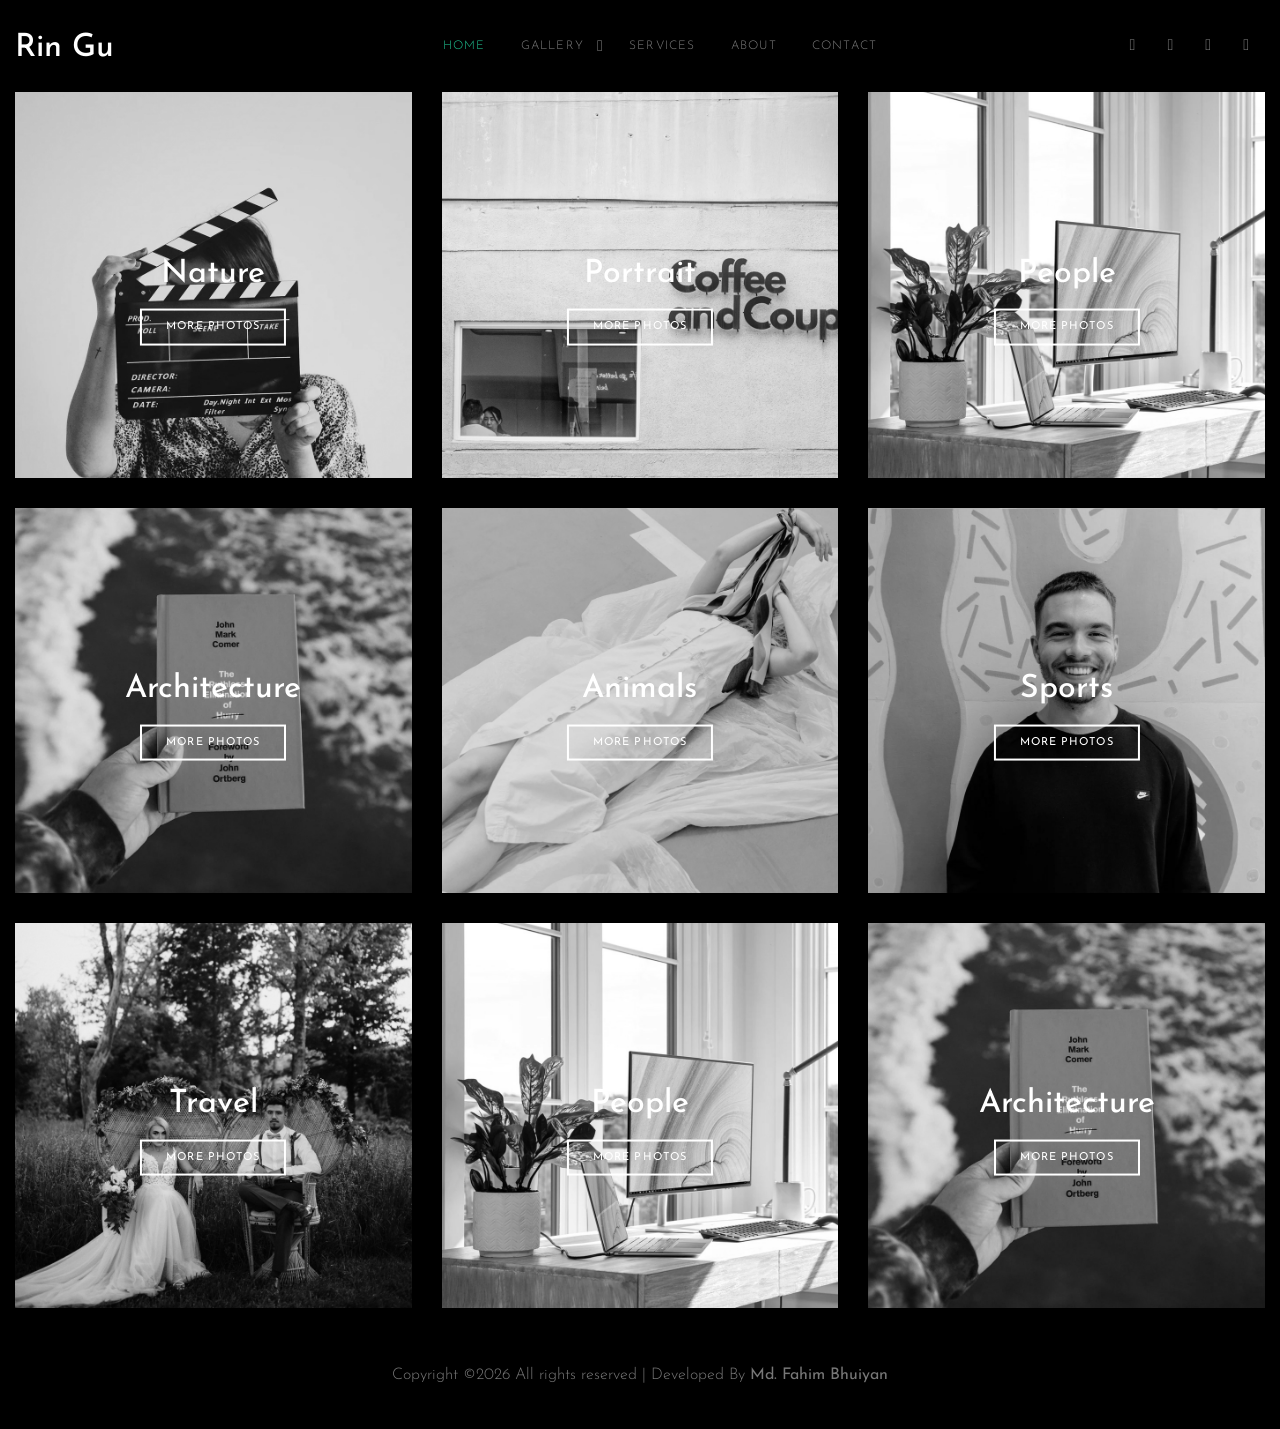
==== commit dd785713: "update" ====
--- a/index.html
+++ b/index.html
@@ -32,7 +32,7 @@
 <div class="container-fluid">
 <div class="row align-items-center">
 <div class="col-6 col-xl-2" data-aos="fade-down">
-<h1 class="mb-0"><a href="index.html" class="text-white h2 mb-0">Photosen</a></h1>
+<h1 class="mb-0"><a href="index.html" class="text-white h2 mb-0">Rin Gu</a></h1>
 </div>
 <div class="col-10 col-md-8 d-none d-xl-block" data-aos="fade-down">
 <nav class="site-navigation position-relative text-right text-lg-center" role="navigation">
